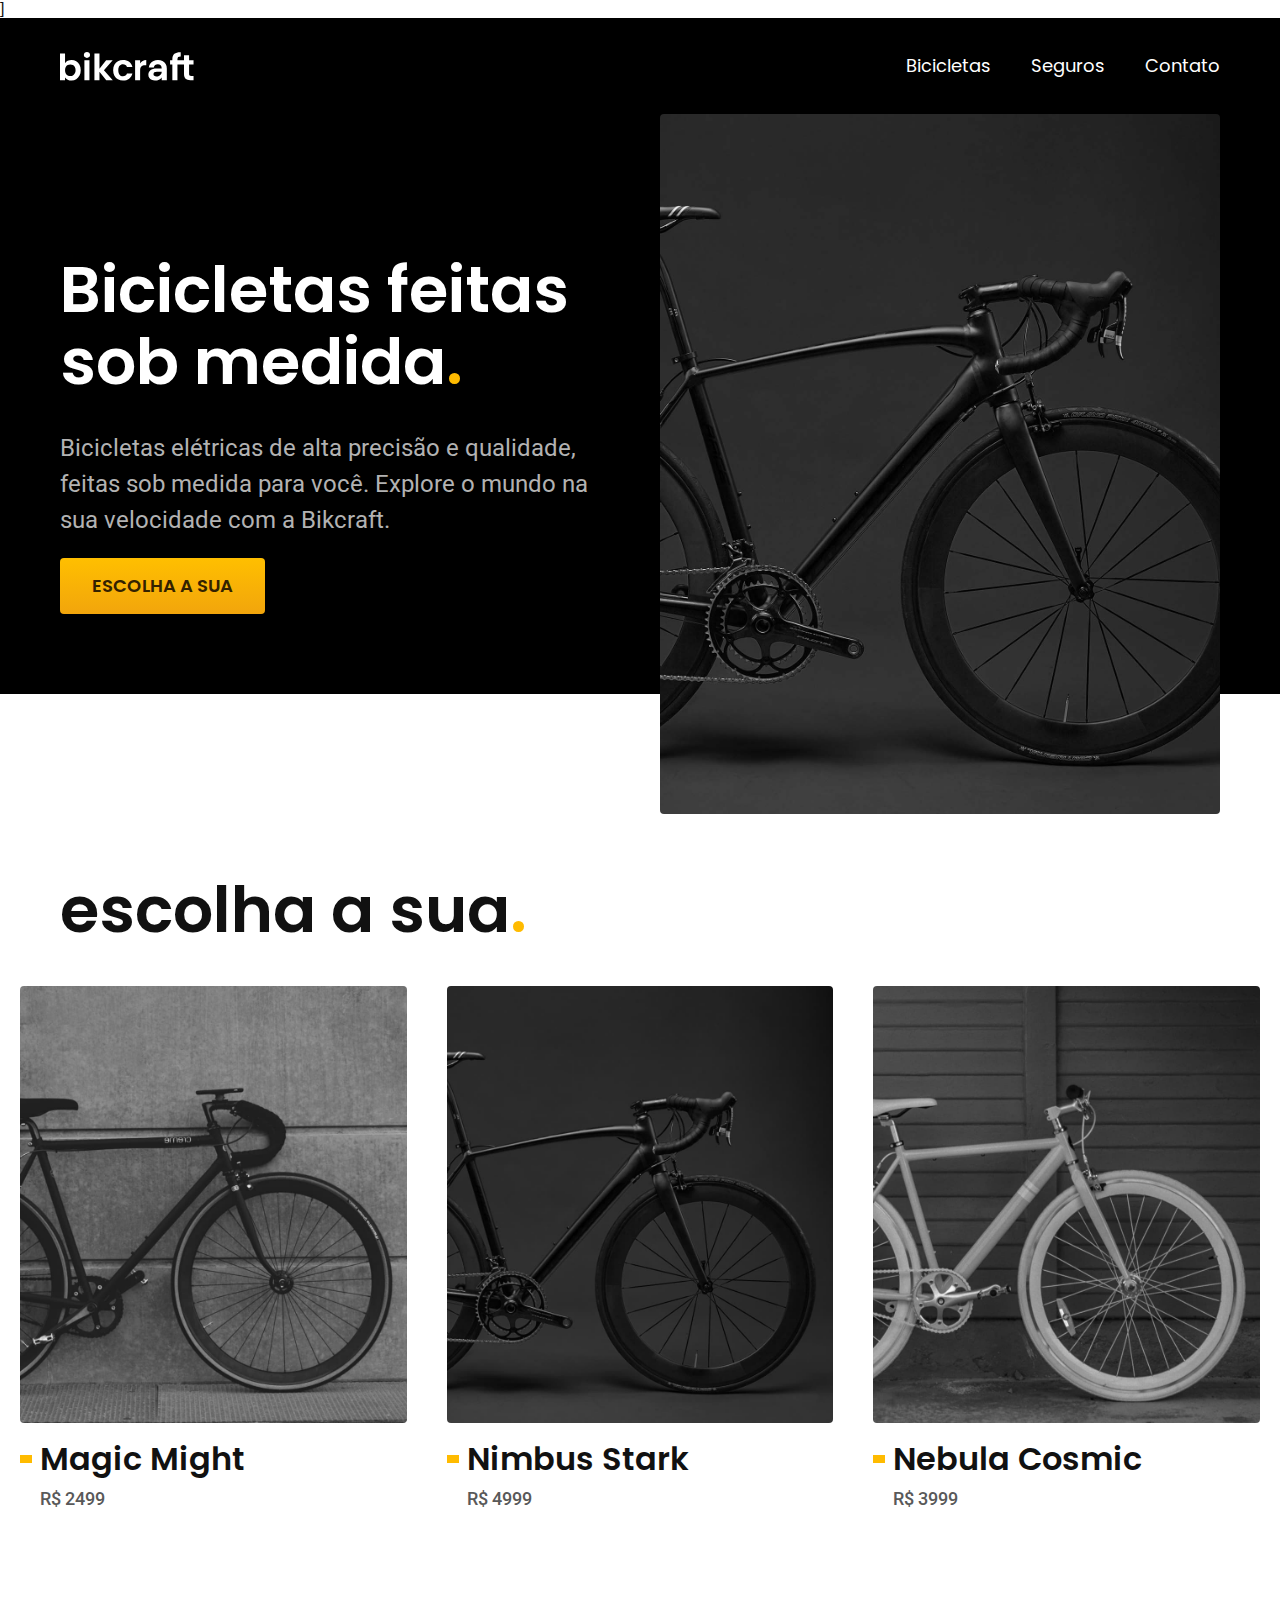
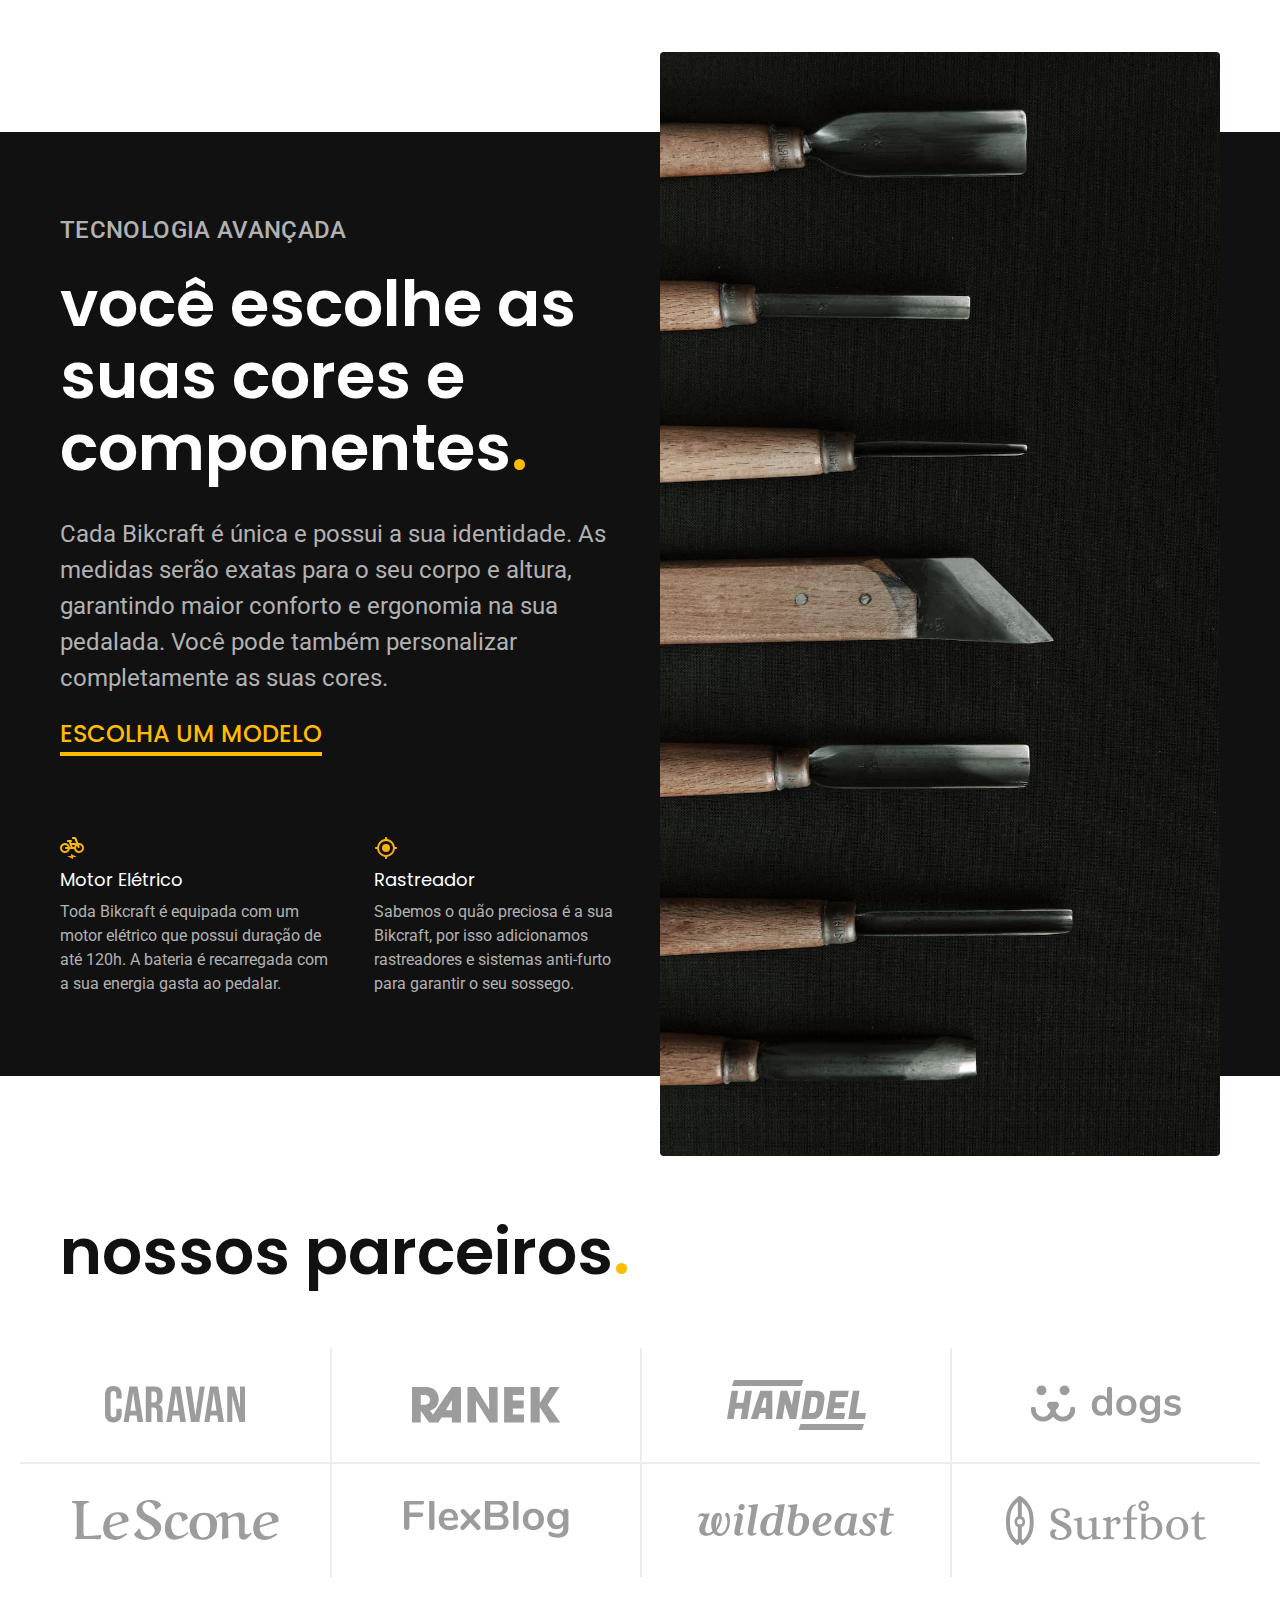
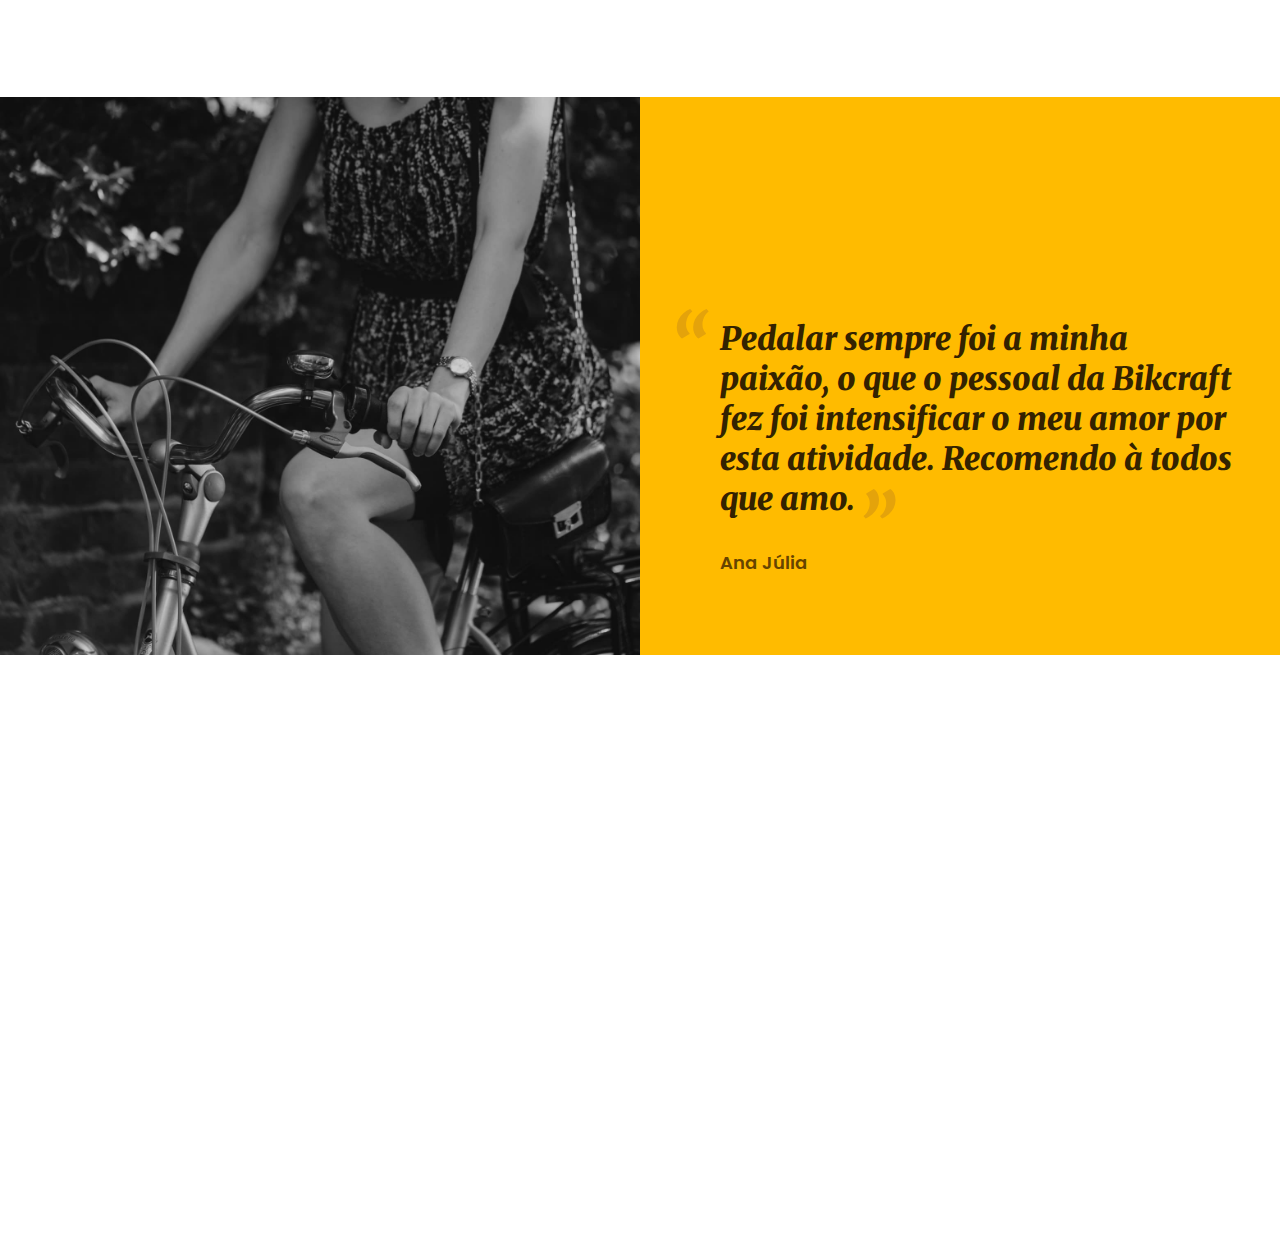
==== index.html @ eddbdcc9 "parceiros" ====
<!DOCTYPE html>
<html lang="pt-br">

<head>
  <meta charset="UTF-8">
  <meta name="viewport" content="width=device-width, initial-scale=1.0">

  <title>Bikcraft - Bicicletas Elétricas</title>
  <meta name="description" content="Bicicletas elétricas de alta precisão e qualidade, feitas sob medida para o cliente. Explore o mundo na sua velocidade com a Bikcraft.">

  <link rel="stylesheet" href="./css/style.css">]
  <link rel="preconnect" href="https://fonts.googleapis.com">
  <link rel="preconnect" href="https://fonts.gstatic.com" crossorigin>
  <link href="https://fonts.googleapis.com/css2?family=Merriweather:ital,wght@1,900&family=Poppins:wght@400;600&family=Roboto:wght@500&display=swap" rel="stylesheet">
</head>

<body>
  <header class="header-bg">
    <div class="header container">
      <a href="./">
        <img src="./img/bikcraft.svg" alt="Bikcraft">
      </a>

      <nav aria-label="primaria">
        <ul class="header-menu font-1-m cor-0">
          <li><a href="./bicicletas.html">Bicicletas</a></li>
          <li><a href="./seguros.html">Seguros</a></li>
          <li><a href="./contato.html">Contato</a></li>
        </ul>
      </nav>
    </div>
  </header>

  <main class="introducao-bg">
    <div class="introducao container">
      <div class="introducao-conteudo">
        <h1 class="font-1-xxl cor-0">Bicicletas feitas sob medida<span class="cor-p1">.</span></h1>
        <p class="font-2-l cor-5">Bicicletas elétricas de alta precisão e qualidade, feitas sob medida para você. Explore o mundo na sua velocidade com a Bikcraft.</p>
        <a class="botao" href="./bicicletas.html">Escolha a sua</a>
      </div>
      <div>
        <img src="./img/fotos/introducao.jpg" alt="Bicicleta elétrica preta.">
      </div>
    </div>
  </main>

  <article class="bicicletas-lista">
    <h2 class="container font-1-xxl">escolha a sua<span class="cor-p1">.</span></h2>

    <ul>
      <li>
        <a href="./bicicletas/magic.html">
          <img src="./img/bicicletas/magic-home.jpg" alt="Bicicleta preta">
          <h3 class="font-1-xl">Magic Might</h3>
          <span class="font-2-m cor-8">R$ 2499</span>
        </a>
      </li>
      <li>
        <a href="./bicicletas/nimbus.html">
          <img src="./img/bicicletas/nimbus-home.jpg" alt="Bicicleta preta">
          <h3 class="font-1-xl">Nimbus Stark</h3>
          <span class="font-2-m cor-8">R$ 4999</span>
        </a>
      </li>
      <li>
        <a href="./bicicletas/nebula.html">
          <img src="./img/bicicletas/nebula-home.jpg" alt="Bicicleta preta">
          <h3 class="font-1-xl">Nebula Cosmic</h3>
          <span class="font-2-m cor-8">R$ 3999</span>
        </a>
      </li>
    </ul>
  </article>

  <article class="tecnologia-bg">
    <div class="tecnologia container">
      <div class="tecnologia-conteudo">
        <span class="font-2-l-b cor-5">Tecnologia Avançada</span>
        <h2 class="font-1-xxl cor-0">você escolhe as suas cores e componentes<span class="cor-p1">.</span></h2>
        <p class="font-2-l cor-5">Cada Bikcraft é única e possui a sua identidade. As medidas serão exatas para o seu corpo e altura, garantindo maior conforto e ergonomia na sua pedalada. Você pode também personalizar completamente as suas cores.</p>
        <a class="link" href="./bicicletas.html">Escolha um modelo</a>
        <div class="tecnologia-vantagens">
          <div>
            <img src="./img/icones/eletrica.svg" alt="">
            <h3 class="font-1-m cor-0">Motor Elétrico</h3>
            <p class="font-2-s cor-5">Toda Bikcraft é equipada com um motor elétrico que possui duração de até 120h. A bateria é recarregada com a sua energia gasta ao pedalar.</p>
          </div>
          <div>
            <img src="./img/icones/rastreador.svg" alt="">
            <h3 class="font-1-m cor-0">Rastreador</h3>
            <p class="font-2-s cor-5">Sabemos o quão preciosa é a sua Bikcraft, por isso adicionamos rastreadores e sistemas anti-furto para garantir o seu sossego.</p>
          </div>
        </div>
      </div>
      <div class="tecnologia-imagem">
        <img src="./img/fotos/tecnologia.jpg" alt="">
      </div>
    </div>
  </article>

  <section class="parceiros" aria-label="Nossos Parceiros">
    <h2 class="container font-1-xxl">nossos parceiros<span class="cor-p1">.</span></h2>

    <ul>
      <li><img src="./img/parceiros/caravan.svg" alt="caravan"></li>
      <li><img src="./img/parceiros/ranek.svg" alt="ranek"></li>
      <li><img src="./img/parceiros/handel.svg" alt="handel"></li>
      <li><img src="./img/parceiros/dogs.svg" alt="dogs"></li>
      <li><img src="./img/parceiros/lescone.svg" alt="lescone"></li>
      <li><img src="./img/parceiros/flexblog.svg" alt="flexblog"></li>
      <li><img src="./img/parceiros/wildbeast.svg" alt="wildbeast"></li>
      <li><img src="./img/parceiros/surfbot.svg" alt="surfbot"></li>
    </ul>
  </section>

  <section class="depoimento" aria-label="Depoimento">
    <div>
      <img src="./img/fotos/depoimento.jpg" alt="Pessoa pedalando uma bicicleta Bikcraft">
    </div>
    <div class="depoimento-conteudo">
      <blockquote class="font-1-xl cor-p5">
        <p>Pedalar sempre foi a minha paixão, o que o pessoal da Bikcraft fez foi intensificar o meu amor por esta atividade. Recomendo à todos que amo.</p>
      </blockquote>
      <span class="font-1-m-b cor-p4">Ana Júlia</span>
    </div>
  </section>

</body>
</html>
---- css/style.css ----
@import "./global/global.css";
@import "./utilidades/tipografia.css";
@import "./utilidades/cores.css";

@import "./global/header.css";

/* Utilidades */
@import "./utilidades/componentes.css";

/* Home */
@import "./home/introducao.css";
@import "./home/tecnologia.css";
@import "./home/parceiros.css";
@import "./home/depoimento.css";

/* Bicicletas */
@import "./bicicletas/bicicletas-lista.css";
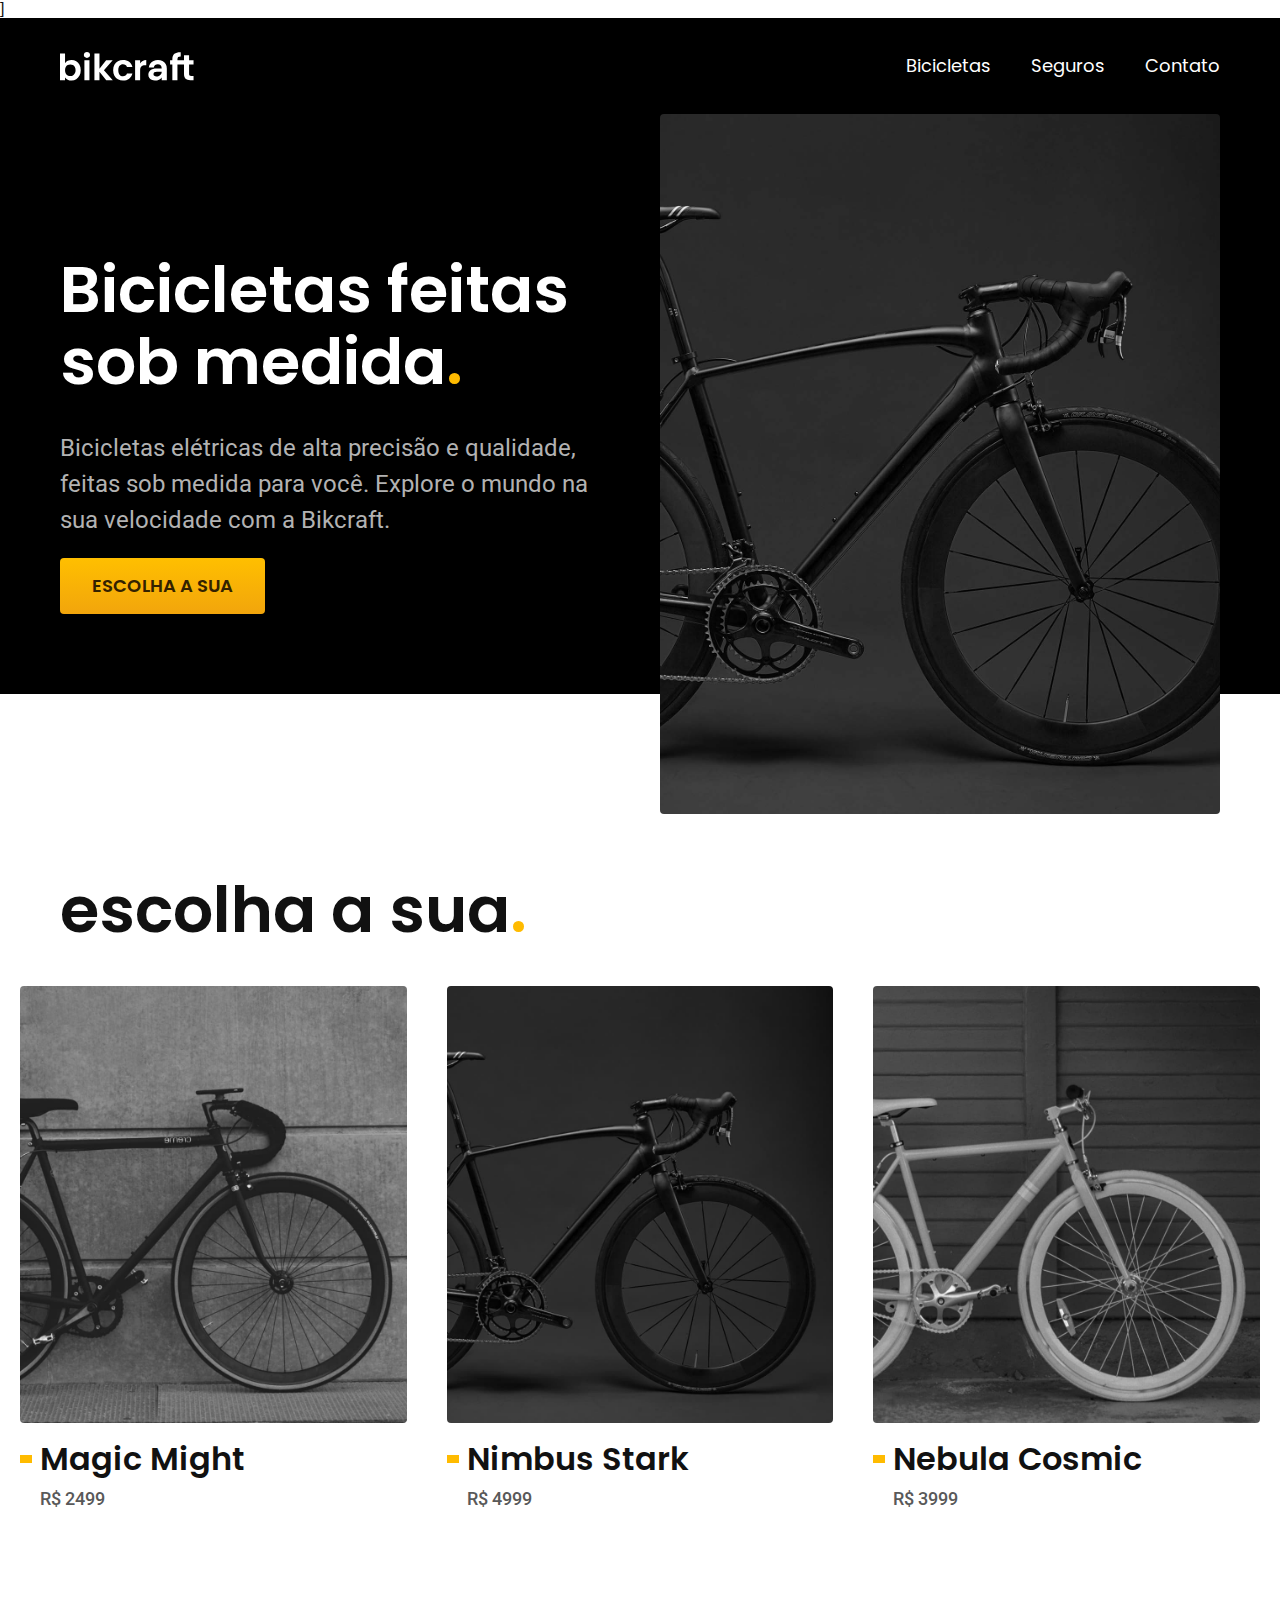
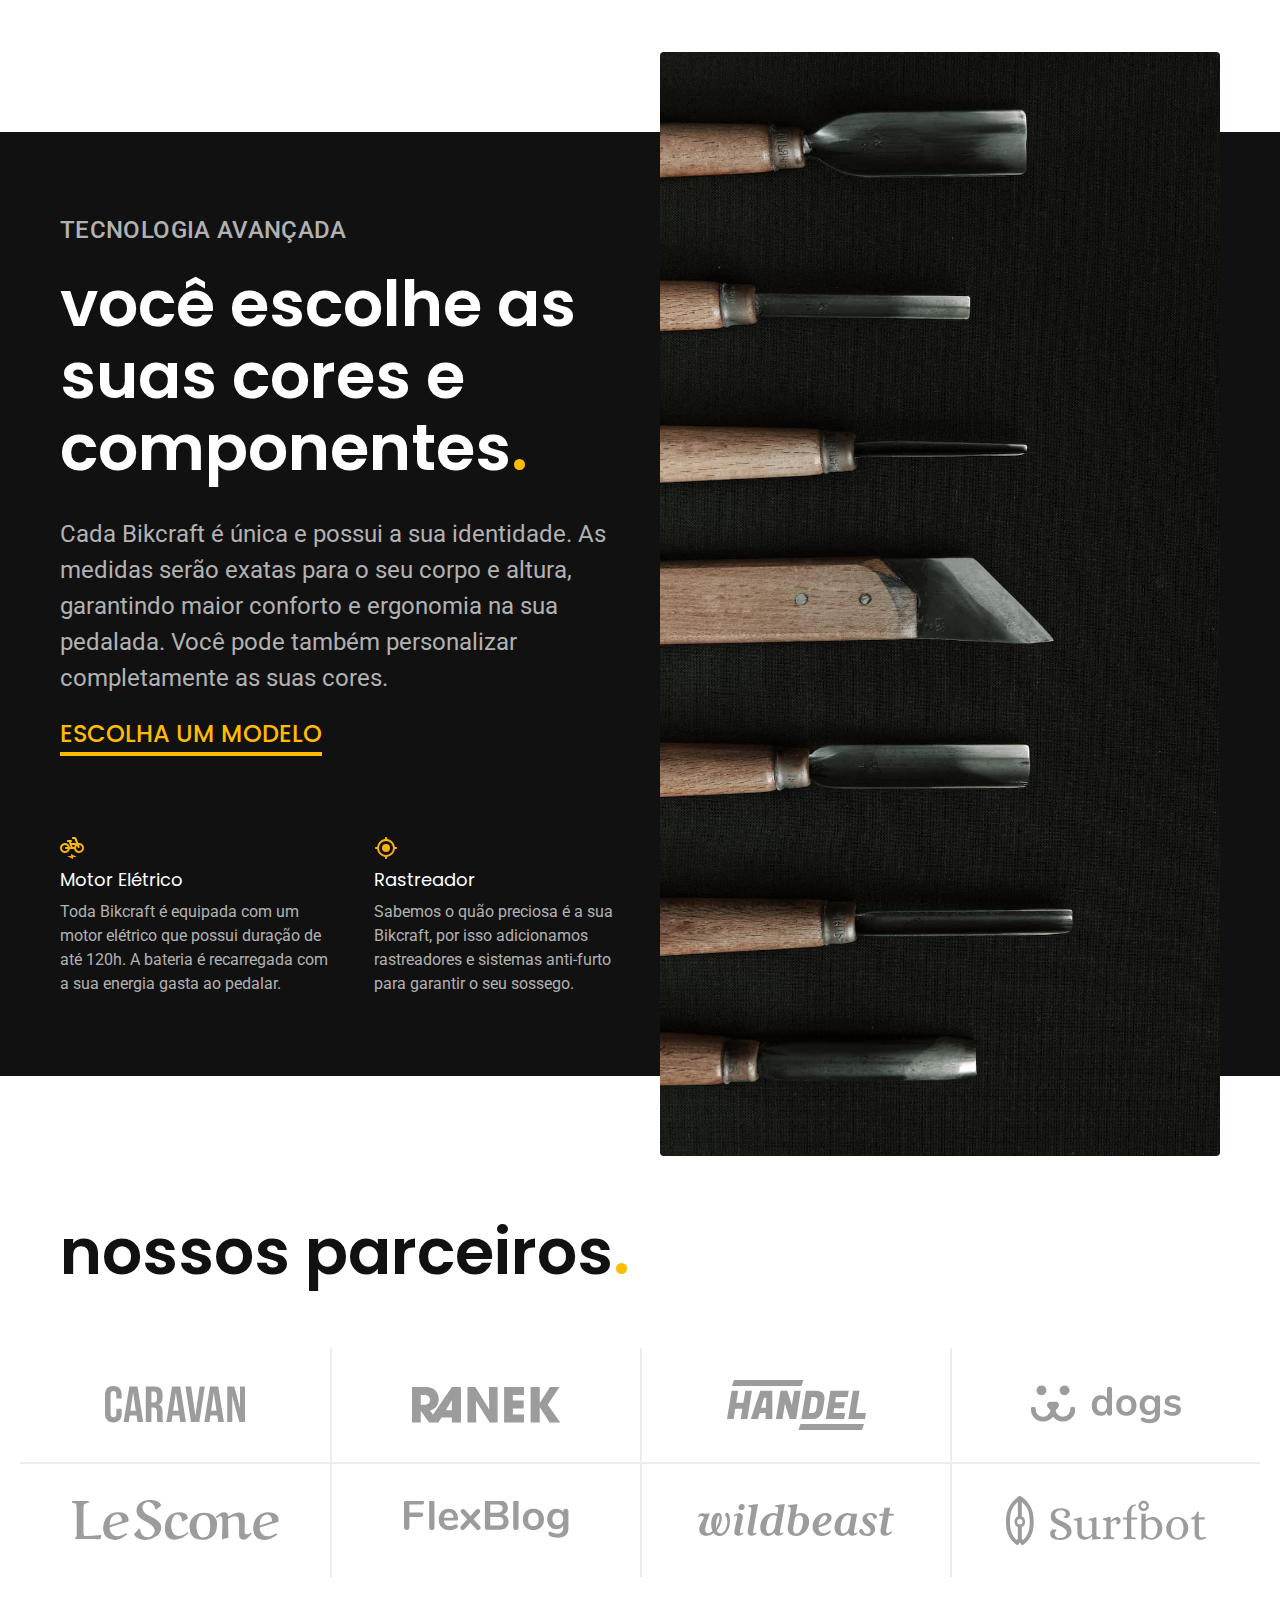
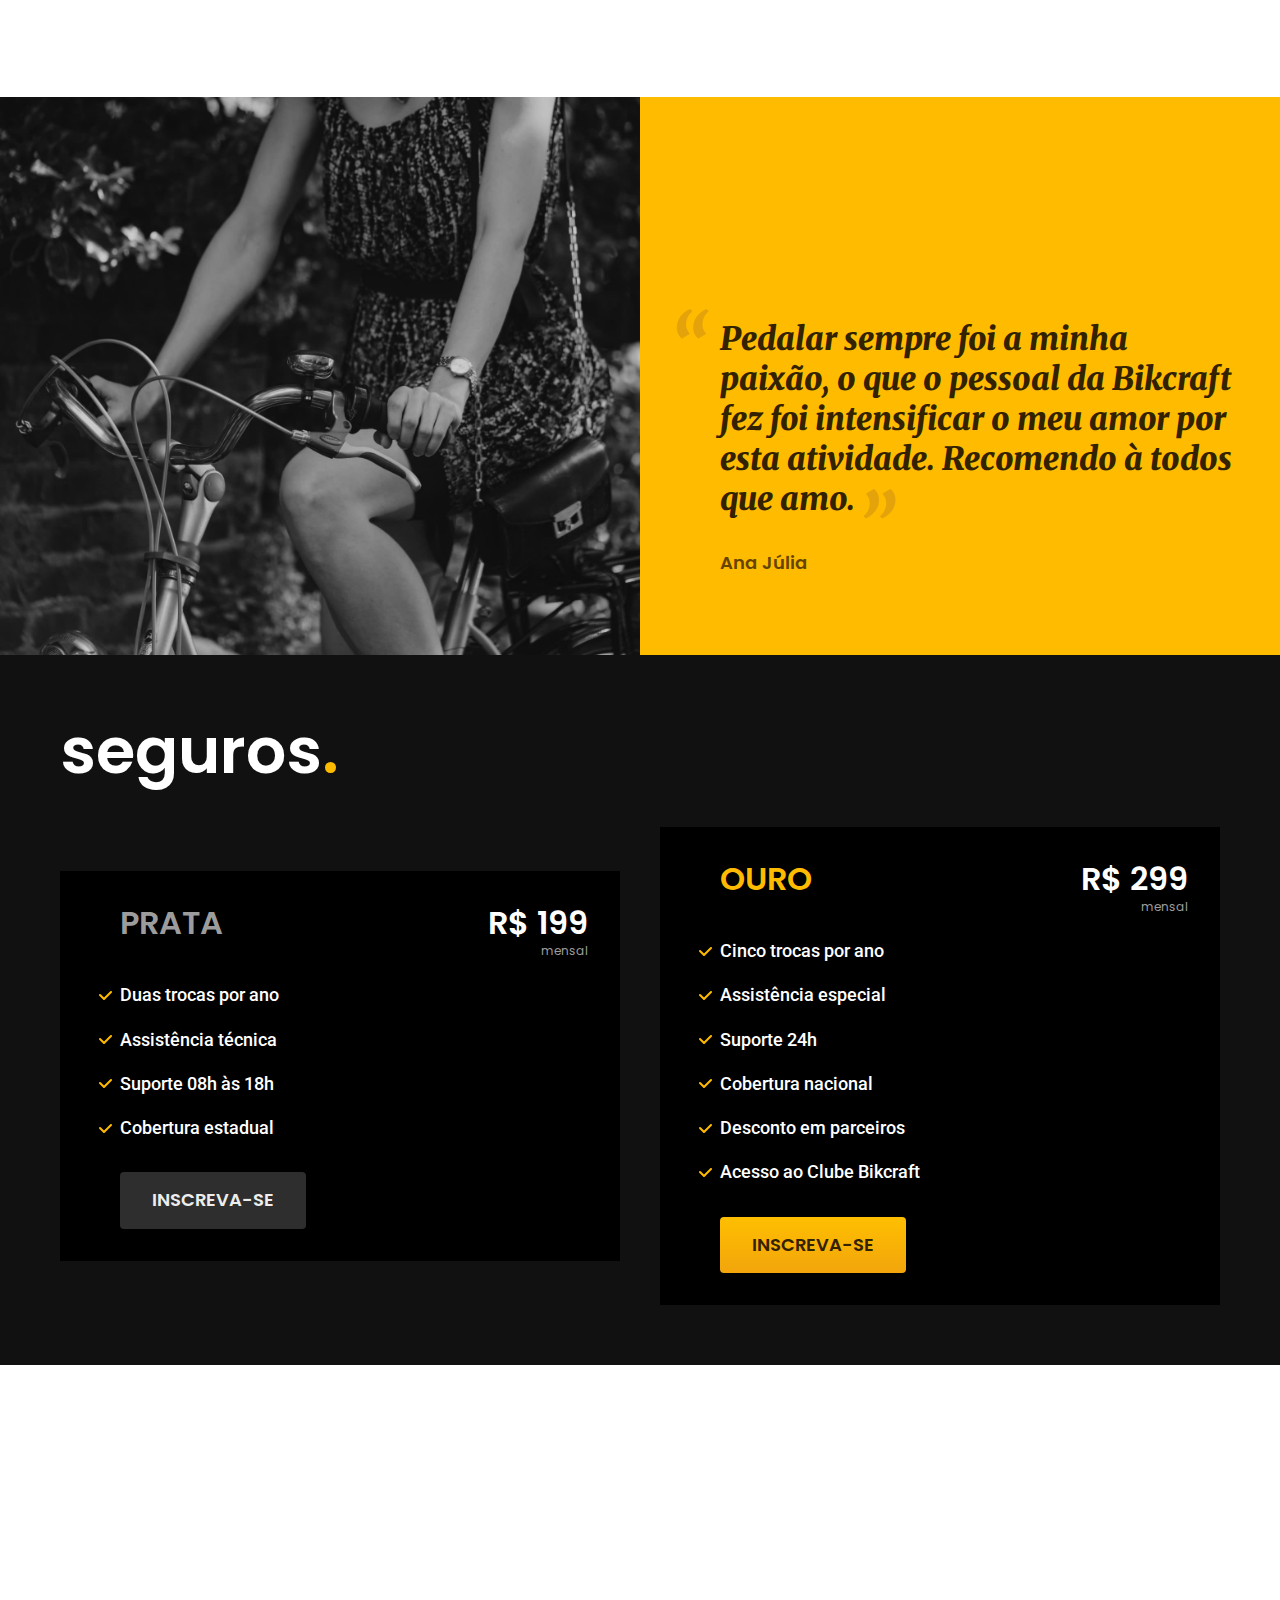
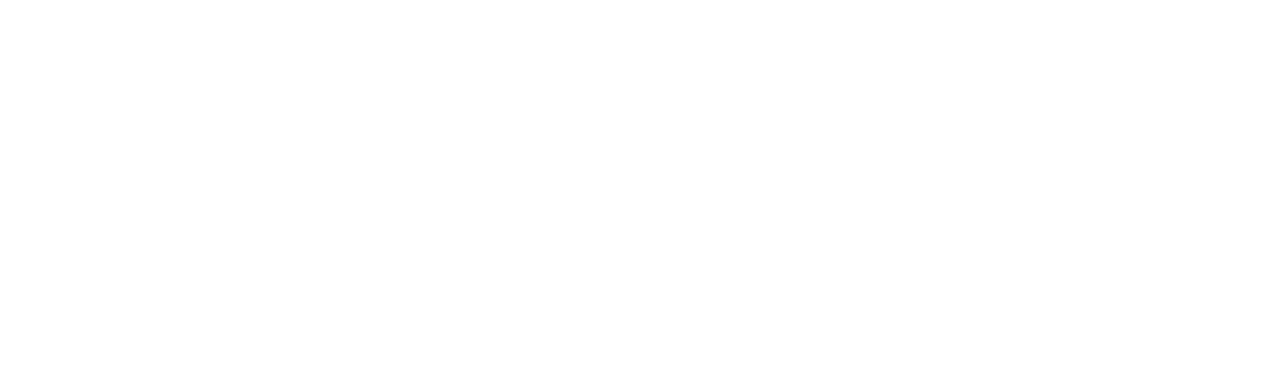
==== commit 0e88bd76: "seguros" ====
--- a/index.html
+++ b/index.html
@@ -125,5 +125,36 @@
     </div>
   </section>
 
+  <article class="seguros-bg">
+    <div class="seguros container">
+      <h2 class="font-1-xxl cor-0">seguros<span class="cor-p1">.</span></h2>
+      <div class="seguros-item">
+        <h3 class="font-1-xl cor-6">PRATA</h3>
+        <span class="font-1-xl cor-0">R$ 199 <span class="font-1-xs cor-6">mensal</span></span>
+        <ul class="font-2-m cor-0">
+          <li>Duas trocas por ano</li>
+          <li>Assistência técnica</li>
+          <li>Suporte 08h às 18h</li>
+          <li>Cobertura estadual</li>
+        </ul>
+        <a class="botao secundario" href="./orcamento.html">Inscreva-se</a>
+      </div>
+
+      <div class="seguros-item">
+        <h3 class="font-1-xl cor-p1">OURO</h3>
+        <span class="font-1-xl cor-0">R$ 299 <span class="font-1-xs cor-6">mensal</span></span>
+        <ul class="font-2-m cor-0">
+          <li>Cinco trocas por ano</li>
+          <li>Assistência especial</li>
+          <li>Suporte 24h</li>
+          <li>Cobertura nacional</li>
+          <li>Desconto em parceiros</li>
+          <li>Acesso ao Clube Bikcraft</li>
+        </ul>
+        <a class="botao" href="./orcamento.html">Inscreva-se</a>
+      </div>
+    </div>
+  </article>
 </body>
+
 </html>--- a/css/style.css
+++ b/css/style.css
@@ -15,3 +15,6 @@
 
 /* Bicicletas */
 @import "./bicicletas/bicicletas-lista.css";
+
+/* Seguros */
+@import "./seguros/seguros.css";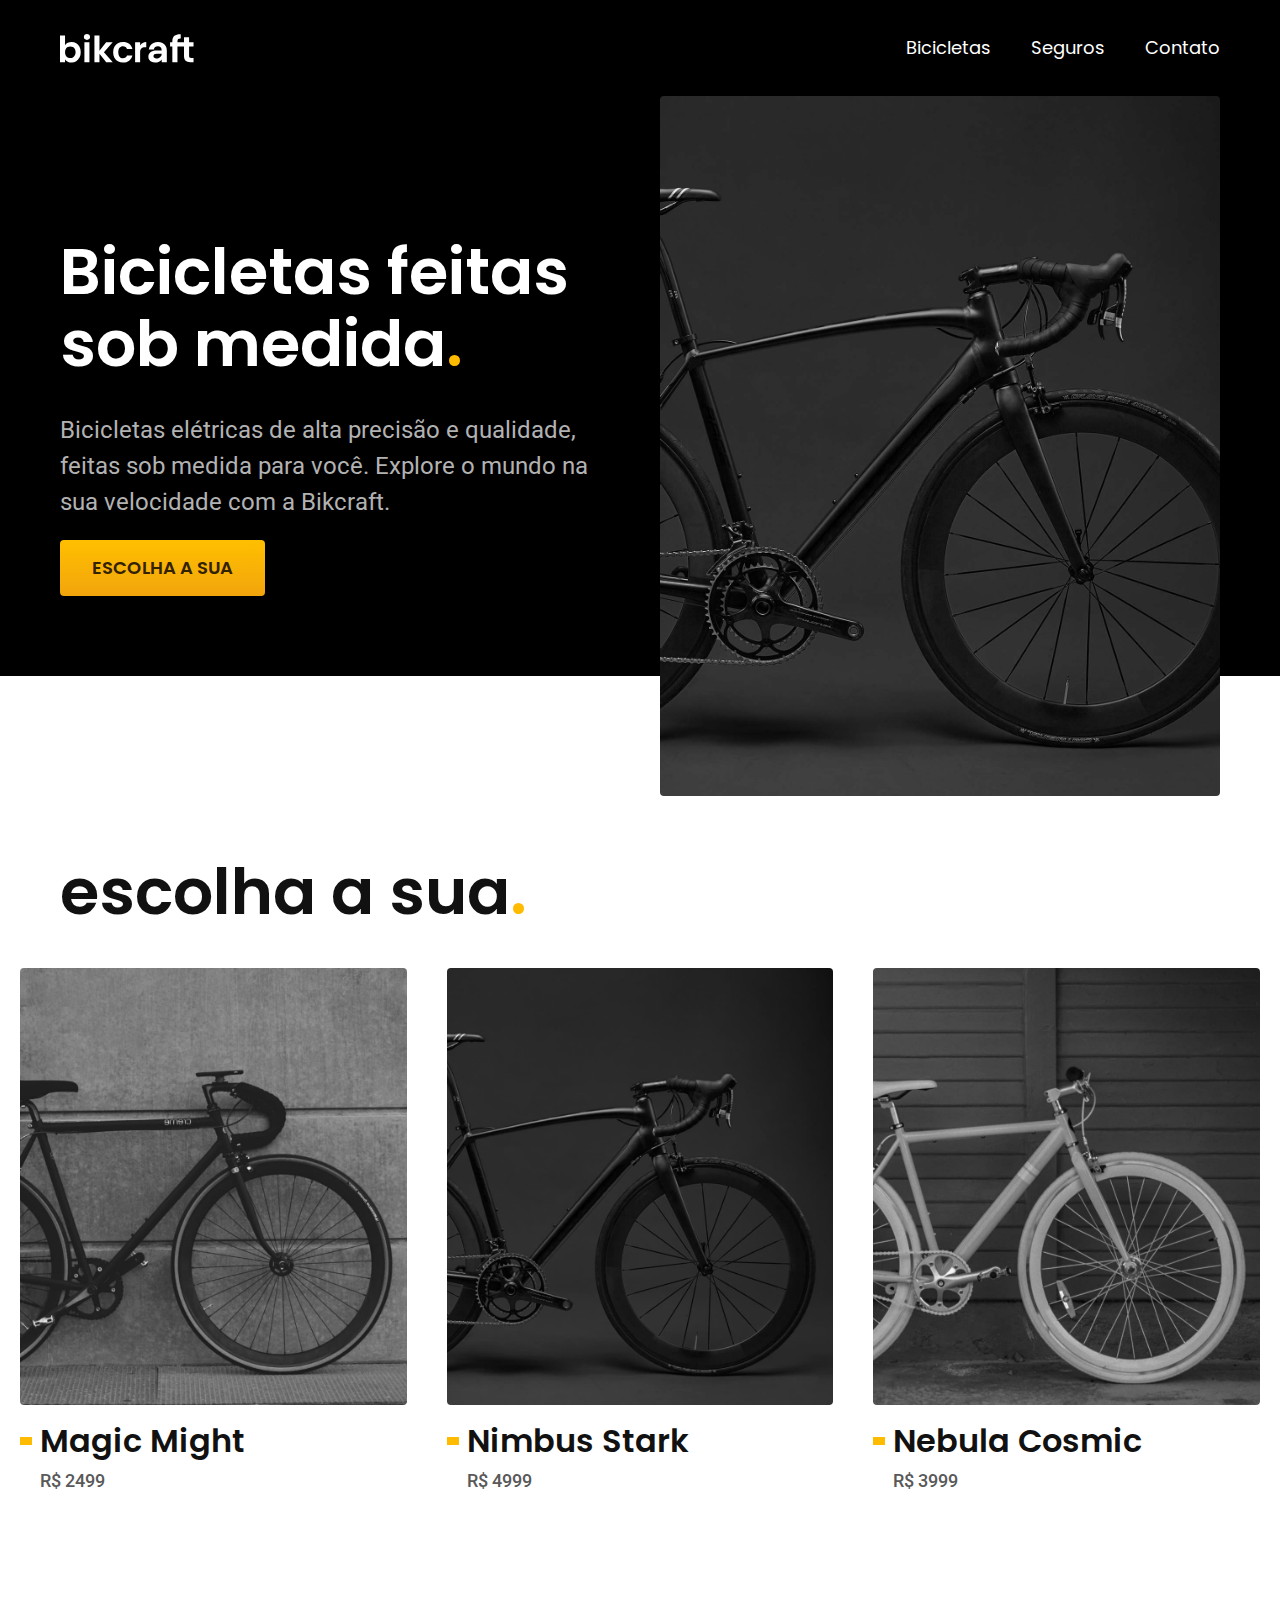
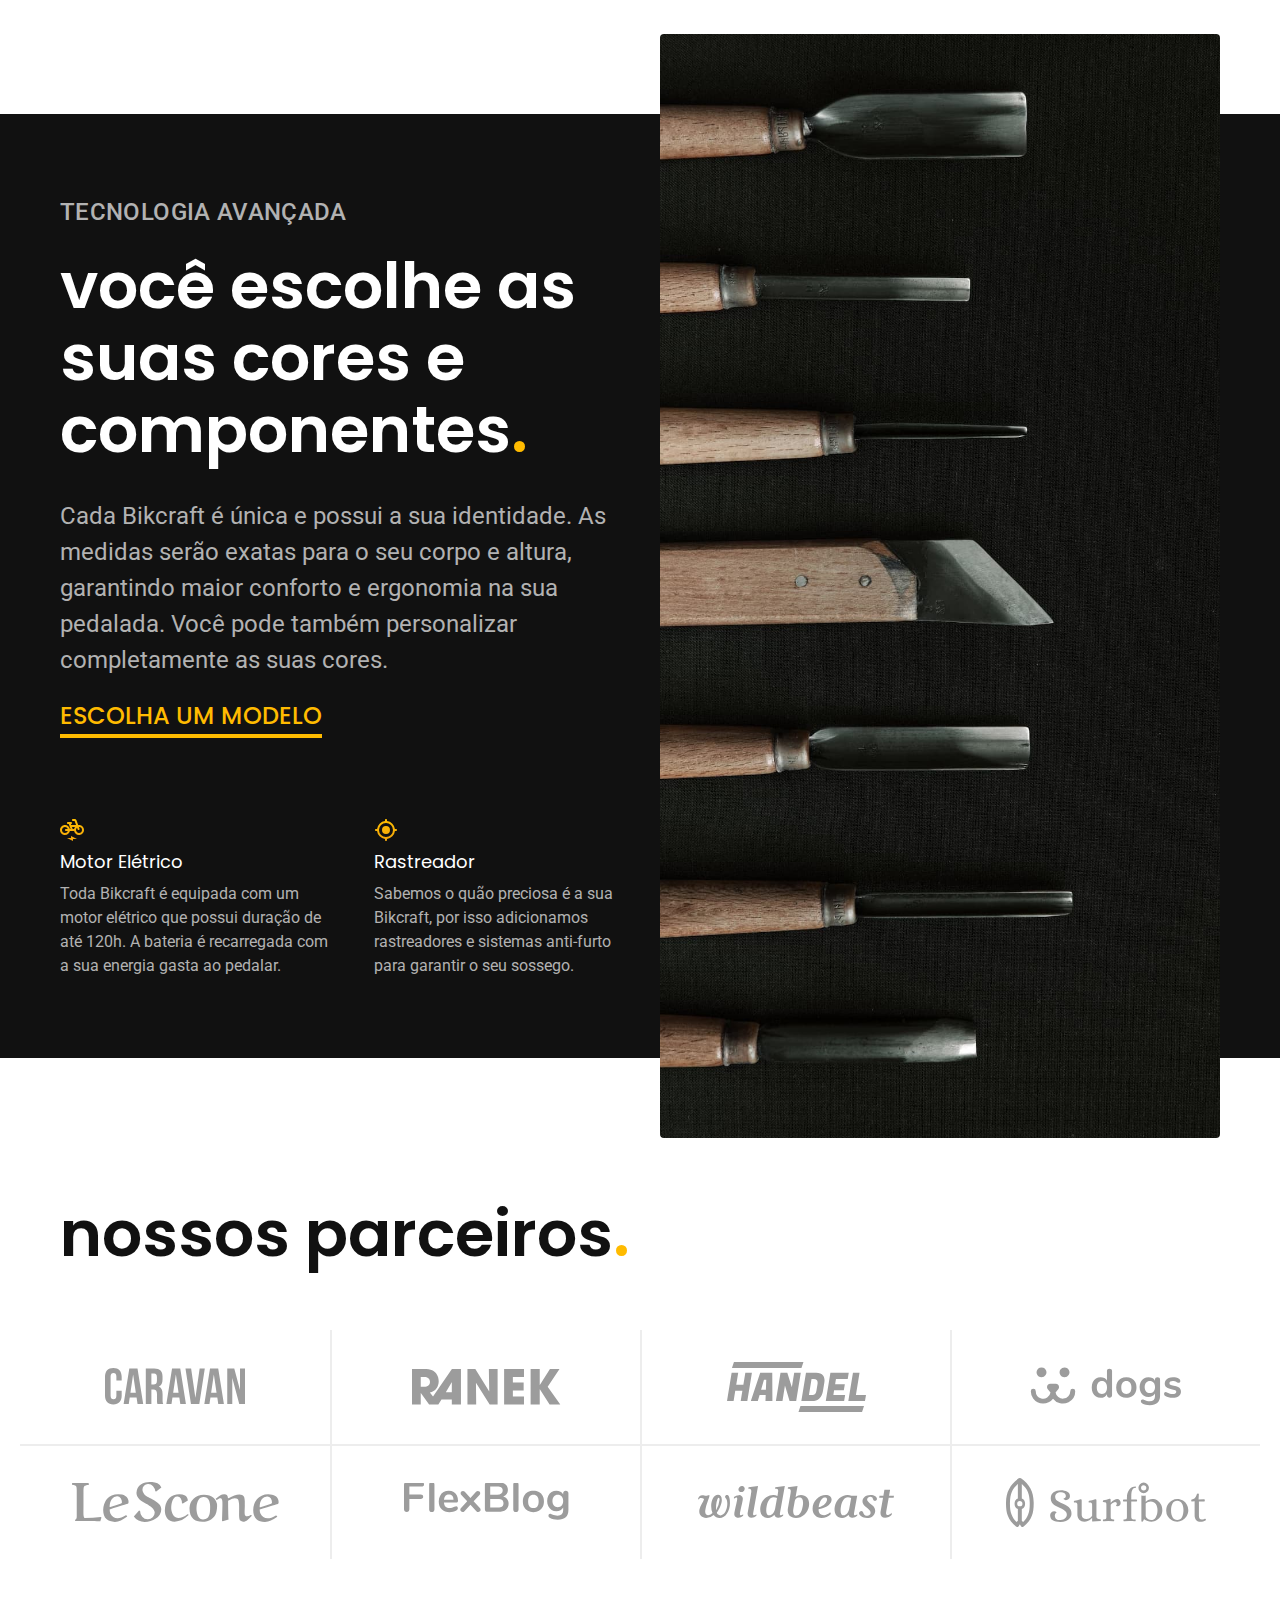
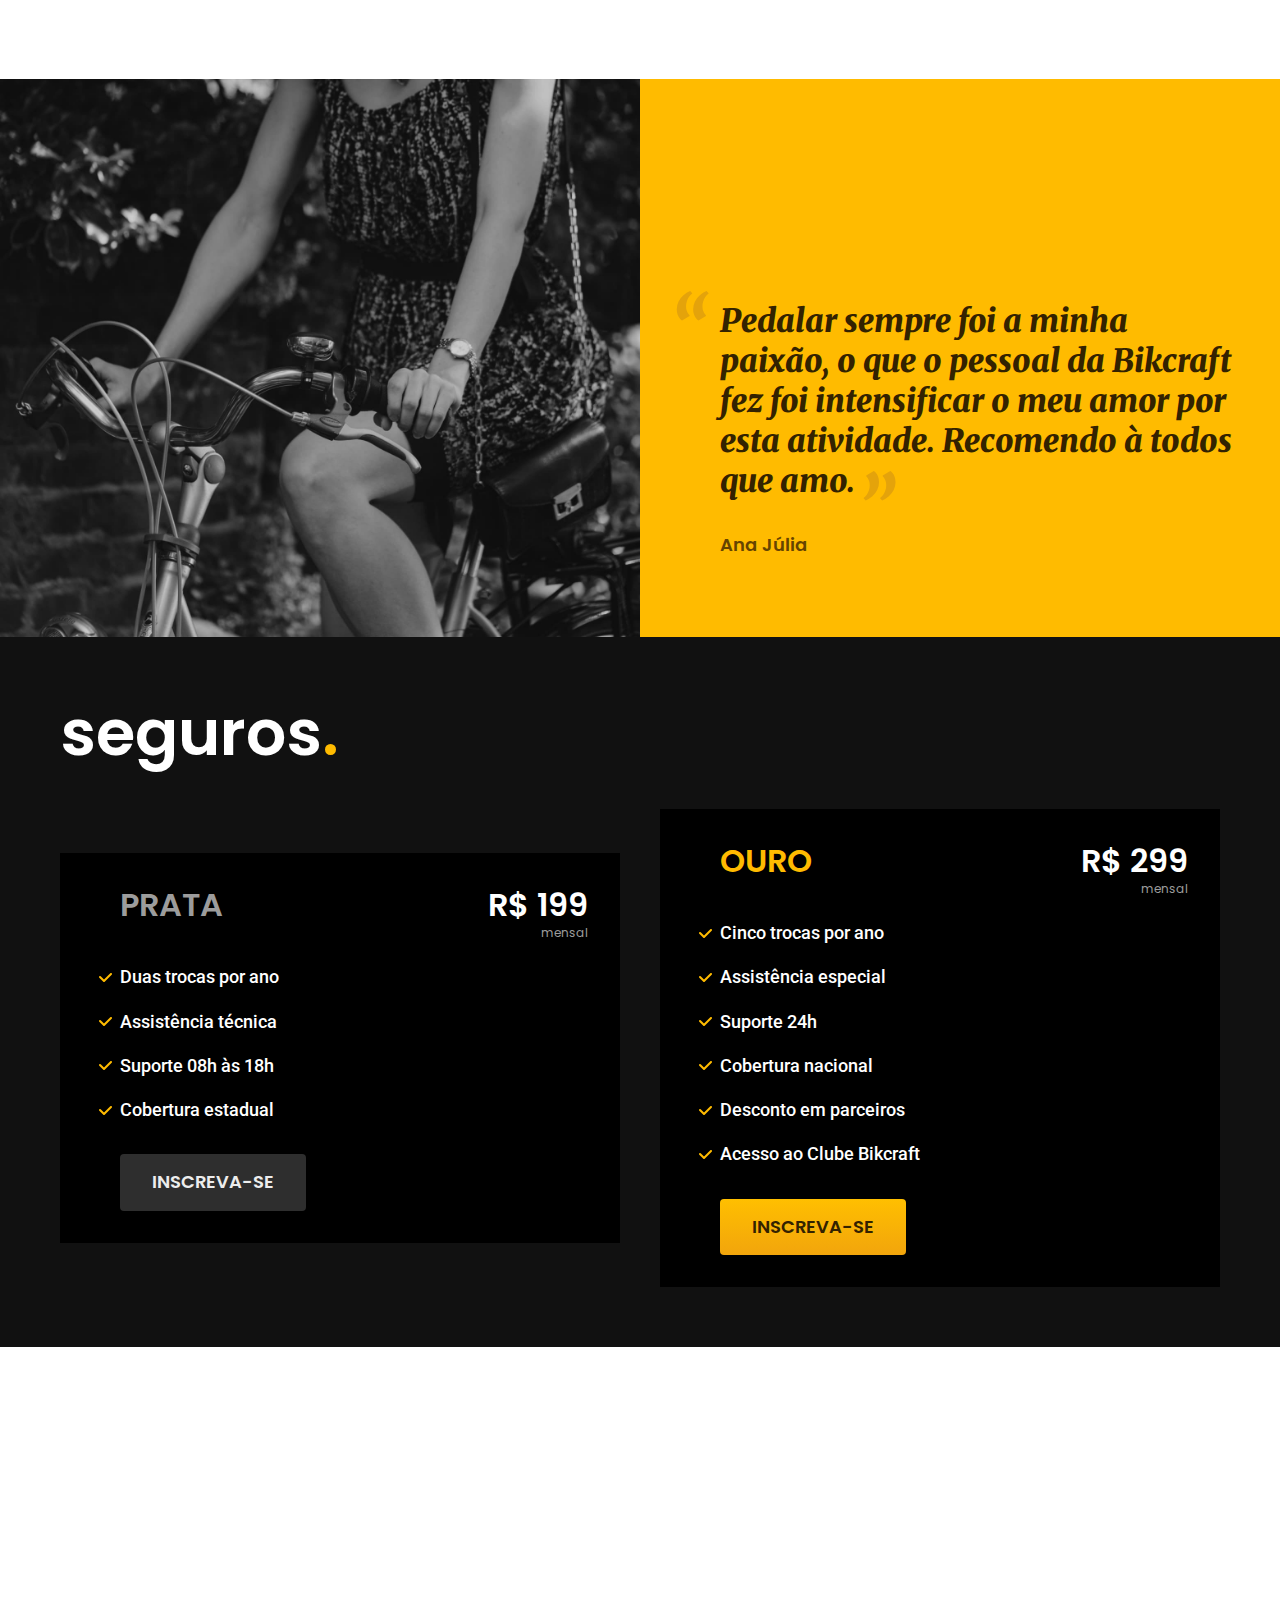
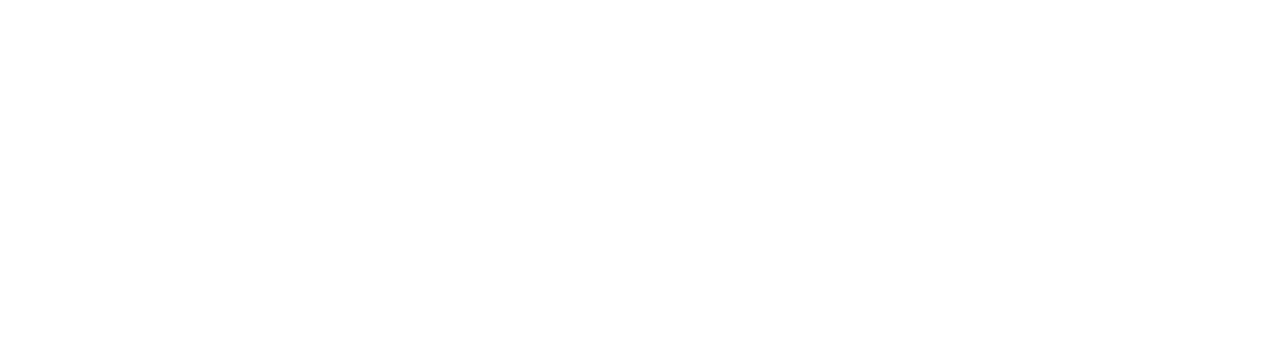
==== commit d8671cb2: "seguros" ====
--- a/index.html
+++ b/index.html
@@ -8,7 +8,7 @@
   <title>Bikcraft - Bicicletas Elétricas</title>
   <meta name="description" content="Bicicletas elétricas de alta precisão e qualidade, feitas sob medida para o cliente. Explore o mundo na sua velocidade com a Bikcraft.">
 
-  <link rel="stylesheet" href="./css/style.css">]
+  <link rel="stylesheet" href="./css/style.css">
   <link rel="preconnect" href="https://fonts.googleapis.com">
   <link rel="preconnect" href="https://fonts.gstatic.com" crossorigin>
   <link href="https://fonts.googleapis.com/css2?family=Merriweather:ital,wght@1,900&family=Poppins:wght@400;600&family=Roboto:wght@500&display=swap" rel="stylesheet">
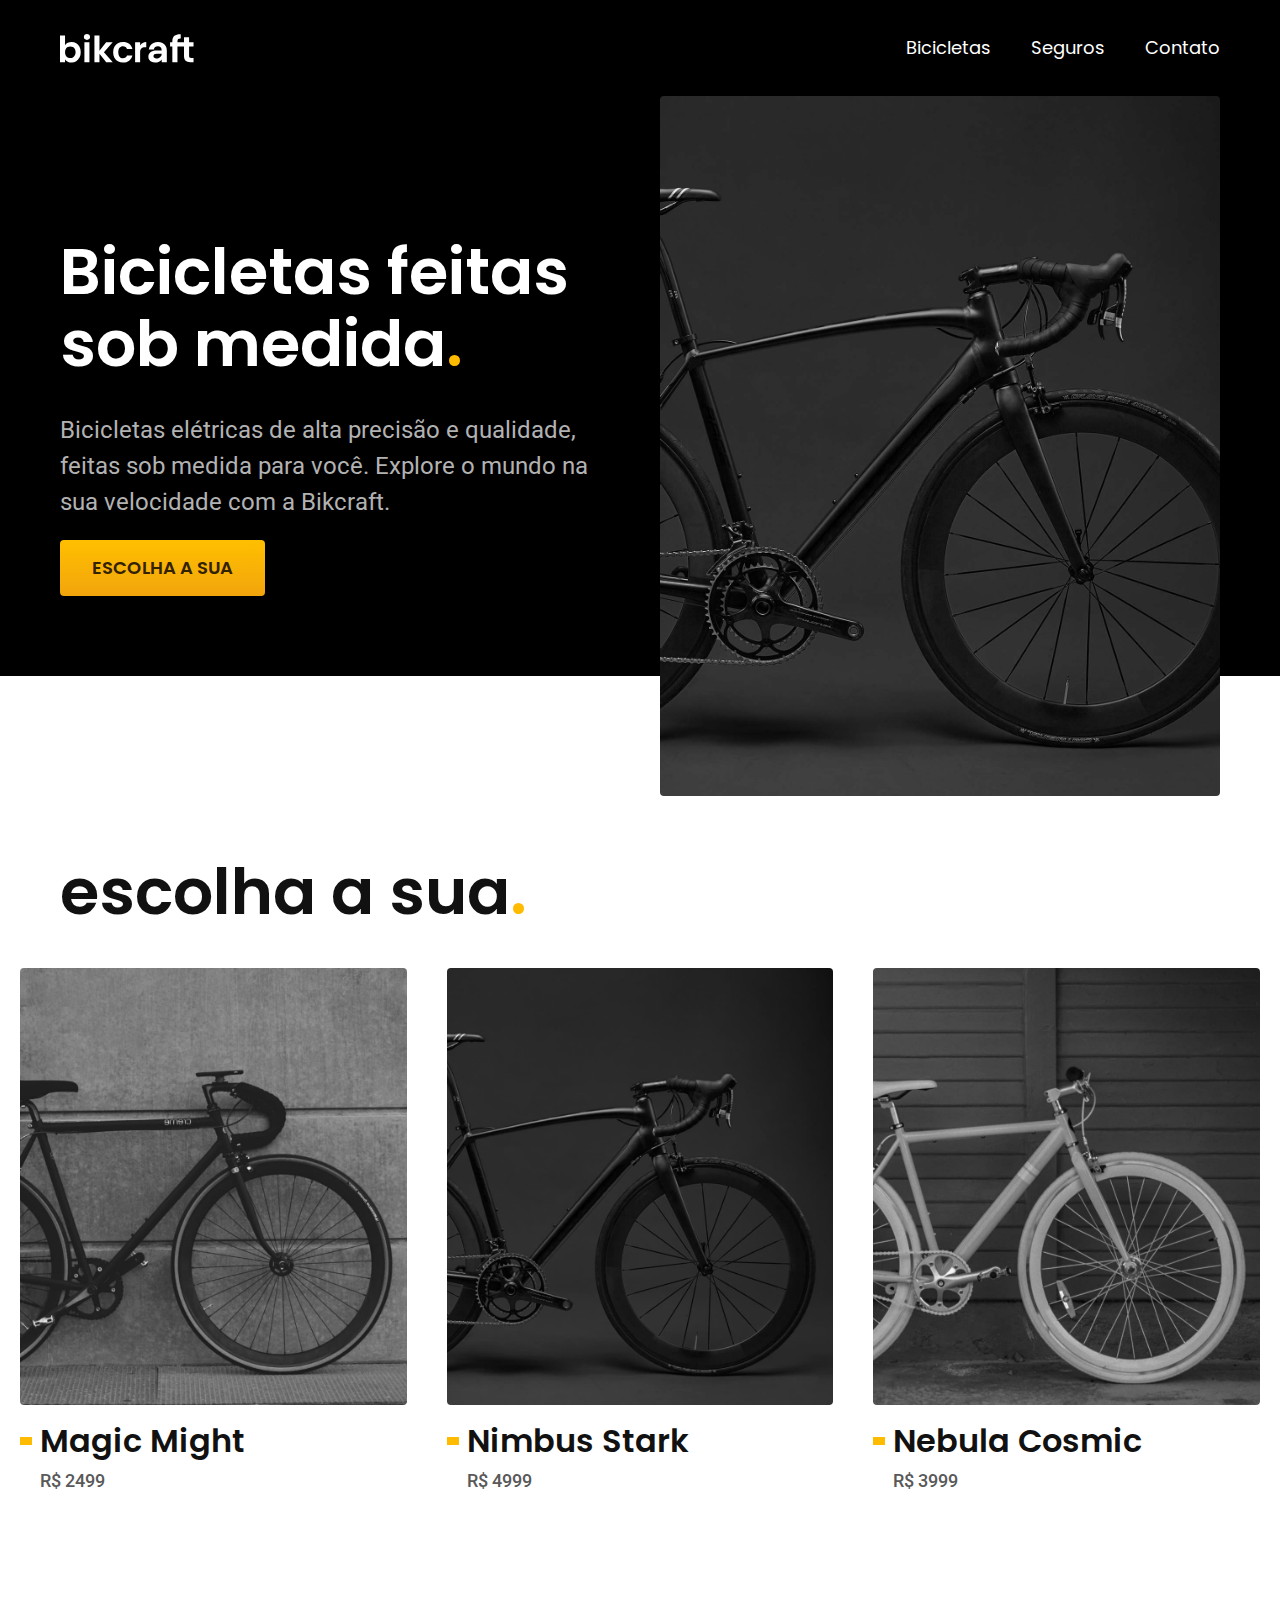
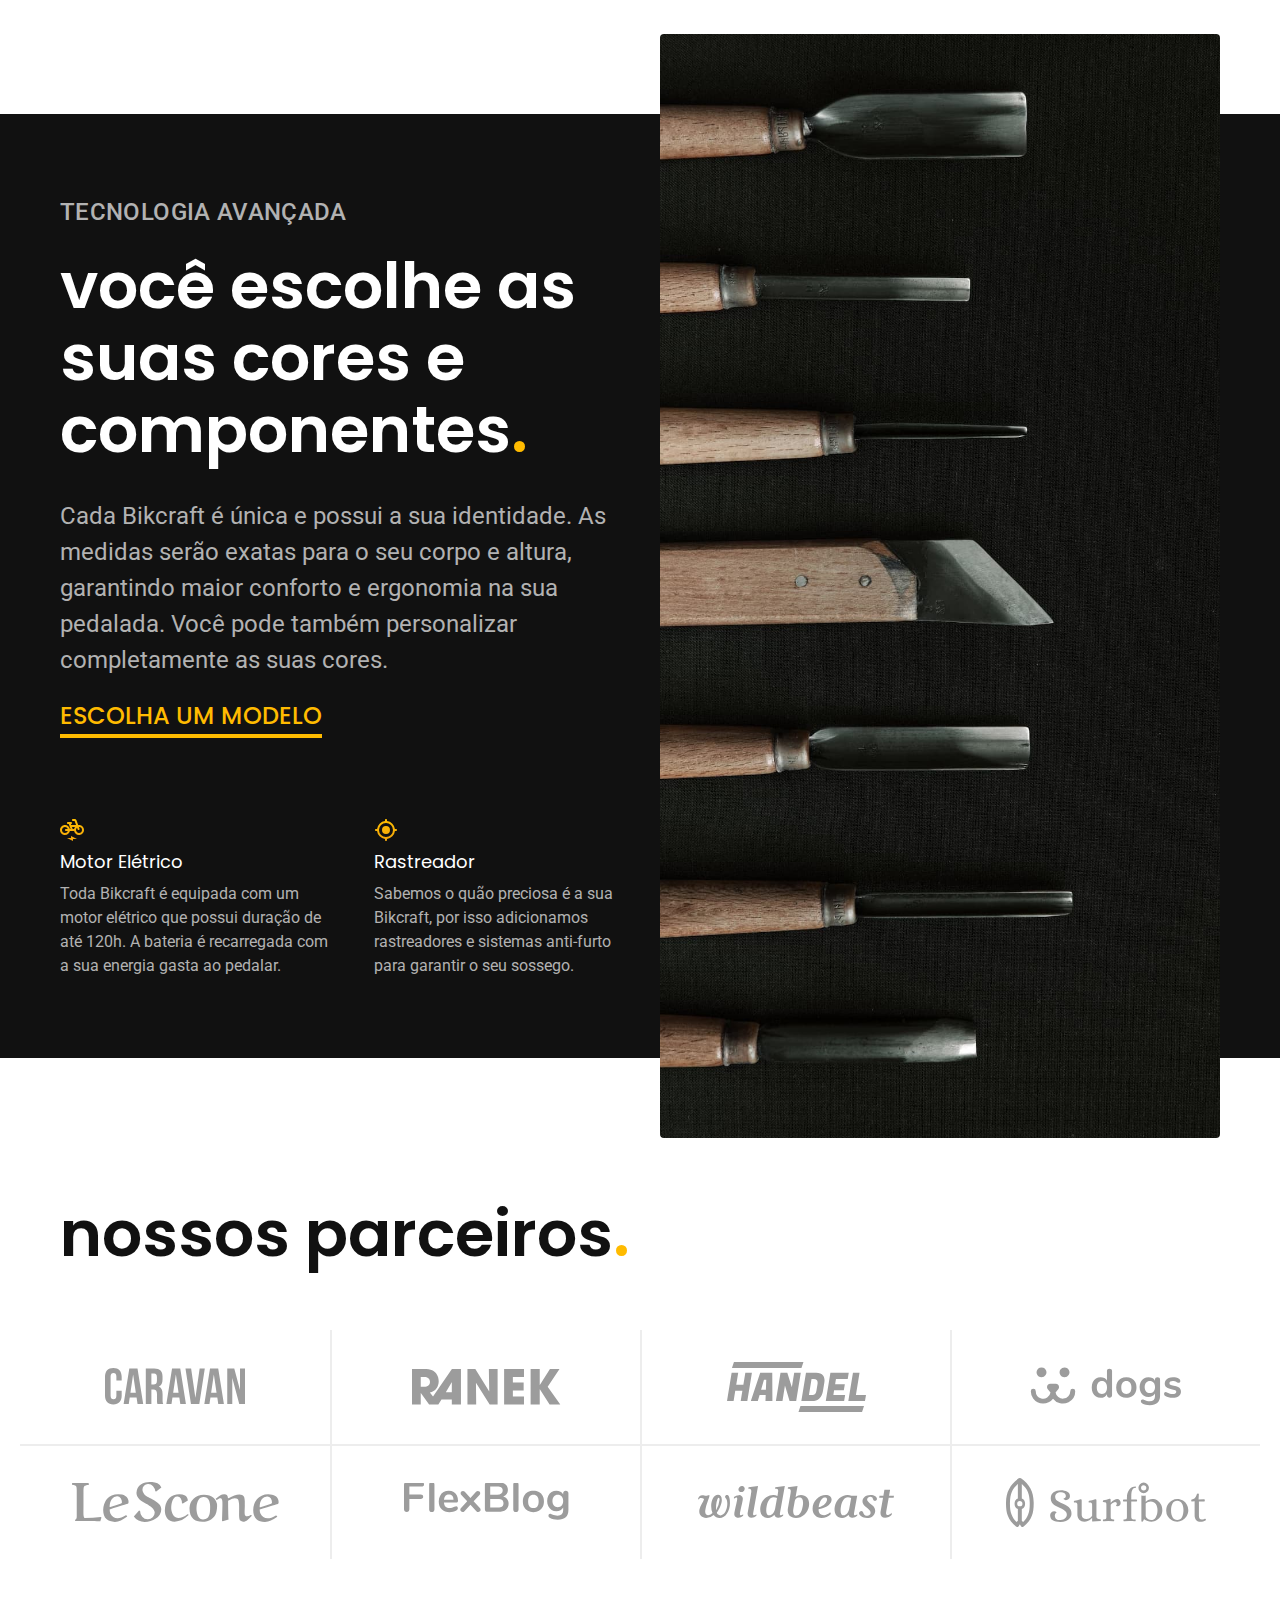
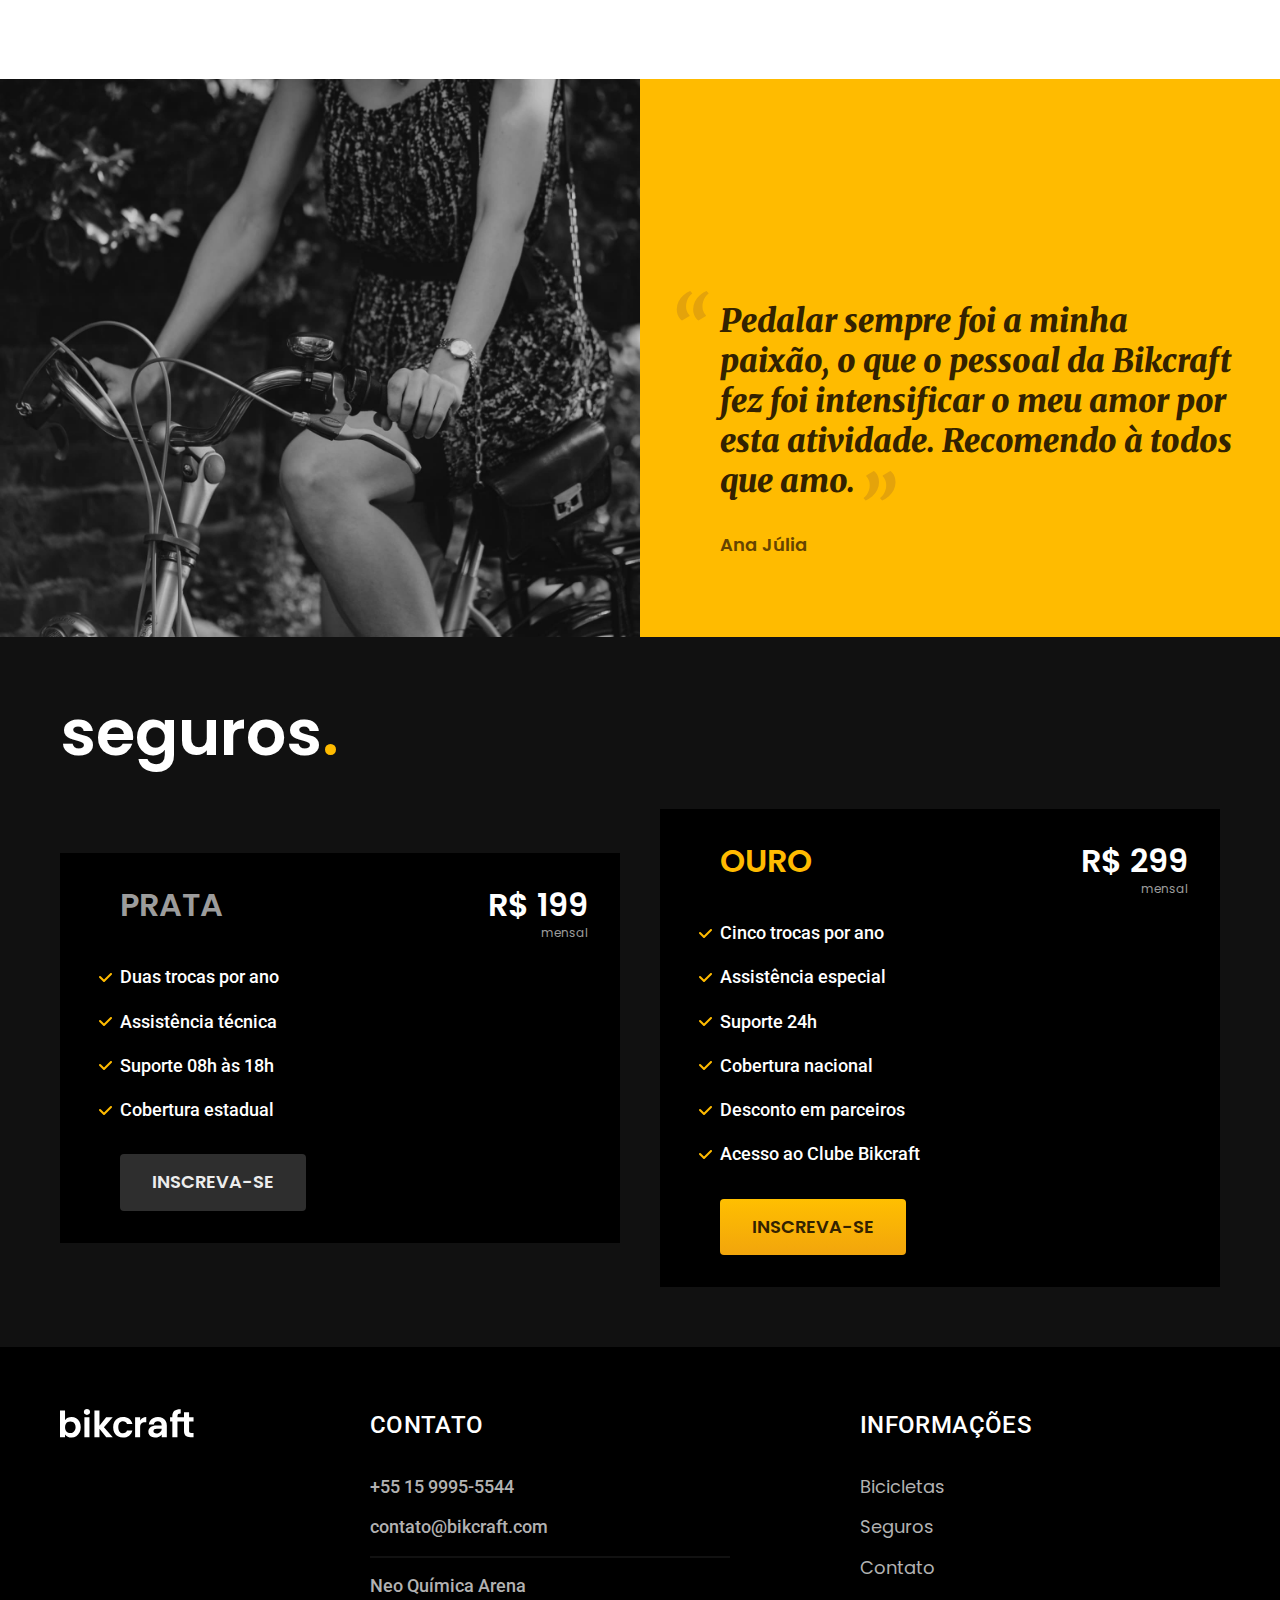
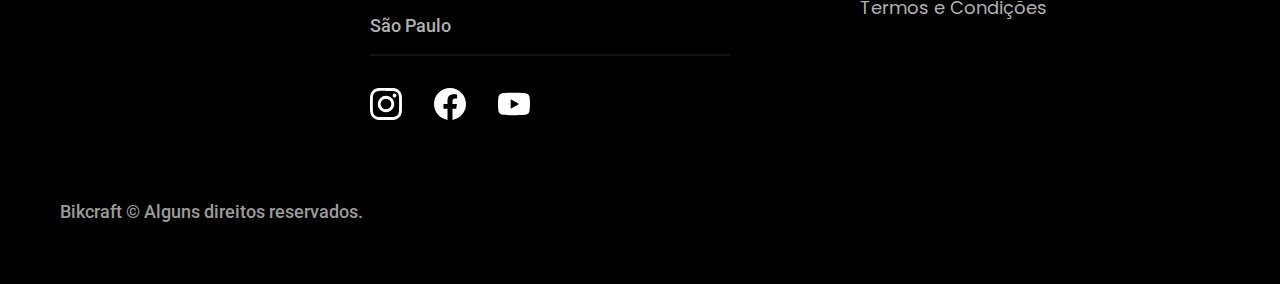
==== commit 65ca0e8d: "footer" ====
--- a/index.html
+++ b/index.html
@@ -155,6 +155,45 @@
       </div>
     </div>
   </article>
+
+  <footer class="footer-bg">
+    <div class="footer container">
+      <img src="./img/bikcraft.svg" alt="bikcraft">
+      <div class="footer-contato">
+        <h3 class="font-2-l-b cor-0">Contato</h3>
+        <ul class="font-2-m cor-5">
+          <li><a href="tel:+551599955544">+55 15 9995-5544</a></li>
+          <li><a href="mailto:contato@bikcraft.com">contato@bikcraft.com</a></li>
+          <li><a href="https://www.google.com/maps/dir/-23.5131824,-47.4590224/itaquera+estadio/@-23.4868105,-47.5272333,9z/data=!3m1!4b1!4m9!4m8!1m1!4e1!1m5!1m1!1s0x94ce66dec98fb855:0xf2b061ffbcd2ecf8!2m2!1d-46.4742676!2d-23.5453221?entry=ttu">Neo Química Arena</a></li>
+          <li>São Paulo</li>
+        </ul>
+        <div class="footer-redes">
+          <a href="./">
+            <img src="./img/redes/instagram.svg" alt="instagram">
+          </a>
+          <a href="./">
+            <img src="./img/redes/facebook.svg" alt="Facebook">
+          </a>
+          <a href="./">
+            <img src="./img/redes/youtube.svg" alt="Youtube">
+          </a>
+        </div>
+      </div>
+      <div class="footer-informacoes">
+        <h3 class="font-2-l-b cor-0">Informações</h3>
+        <nav>
+          <ul class="font-1-m cor-5">
+            <li><a href="./bicicletas.html">Bicicletas</a></li>
+            <li><a href="./seguros.html">Seguros</a></li>
+            <li><a href="./contato.html">Contato</a></li>
+            <li><a href="./termos.html">Termos e Condições</a></li>
+          </ul>
+        </nav>
+      </div>
+      <p class="footer-copy font-2-m cor-6">Bikcraft © Alguns direitos reservados.</p>
+    </div>
+  </footer>
+
 </body>
 
 </html>--- a/css/style.css
+++ b/css/style.css
@@ -3,6 +3,7 @@
 @import "./utilidades/cores.css";
 
 @import "./global/header.css";
+@import "./global/footer.css";
 
 /* Utilidades */
 @import "./utilidades/componentes.css";
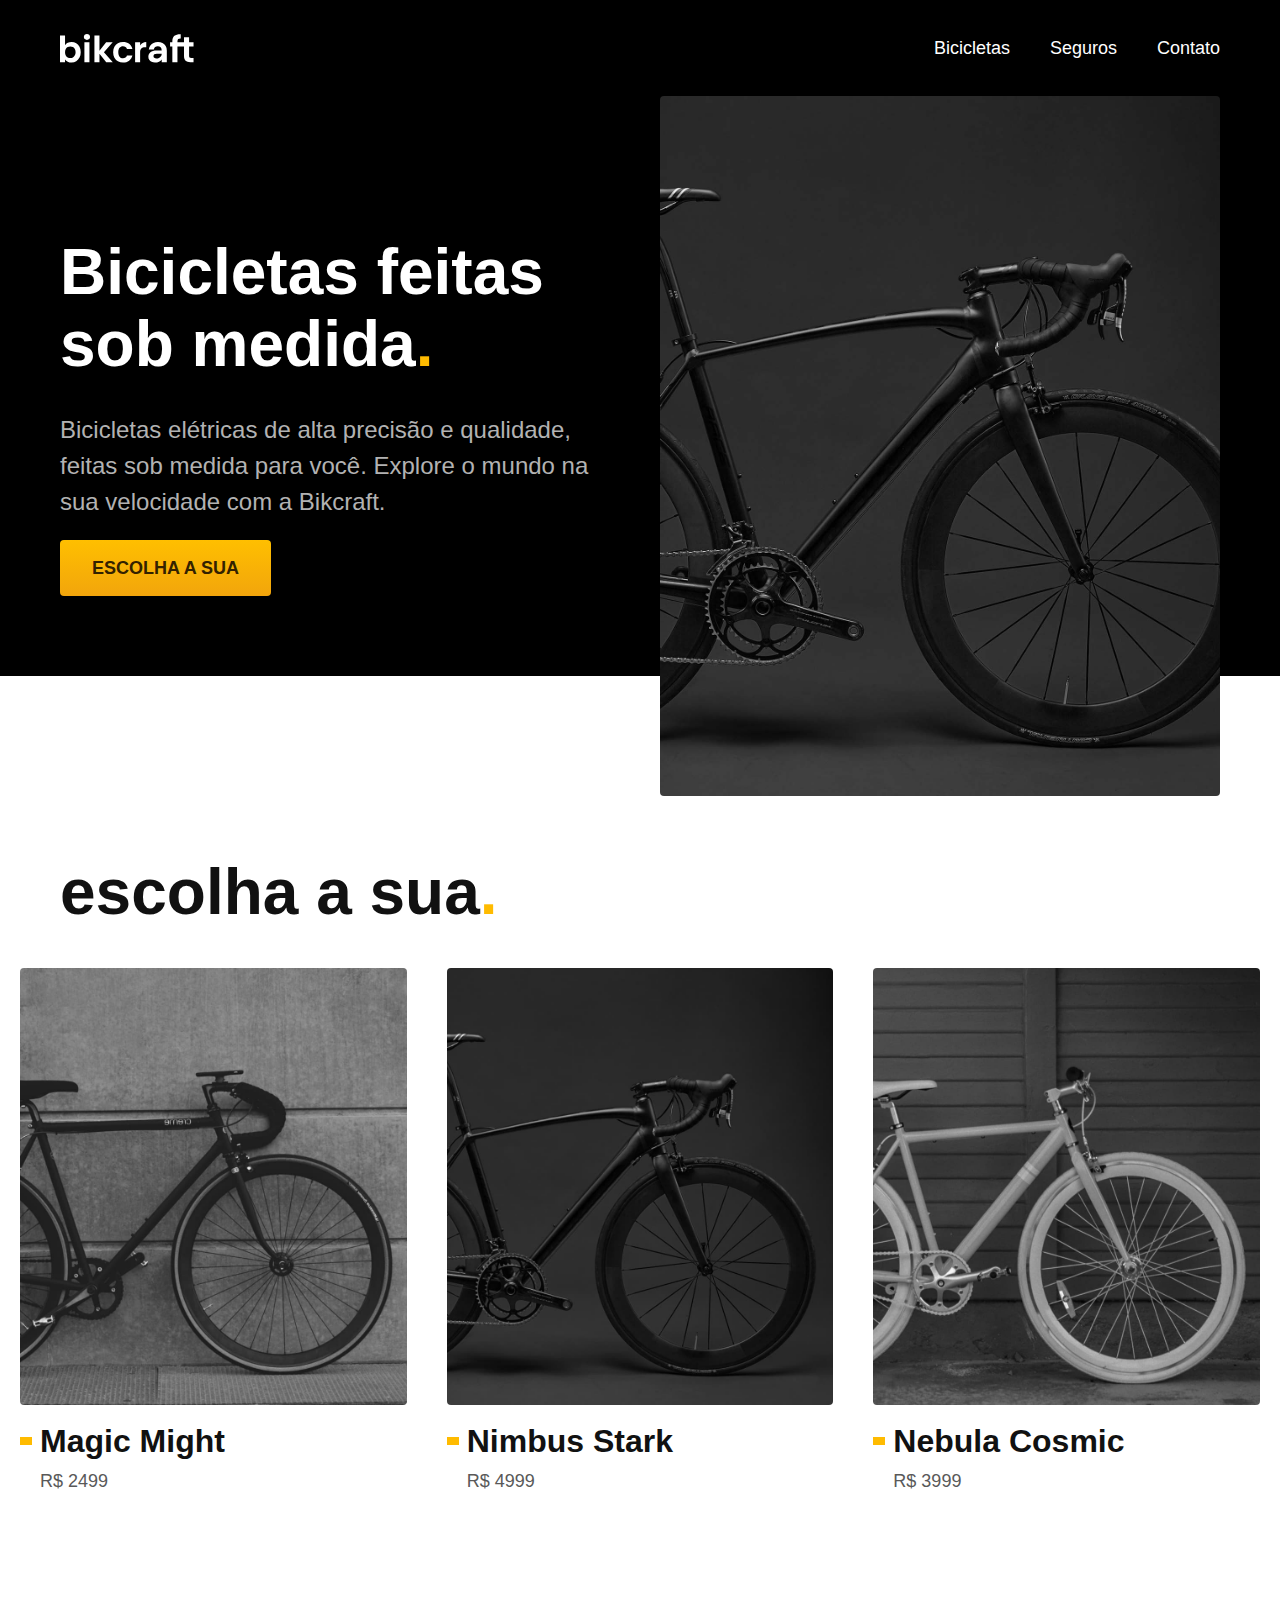
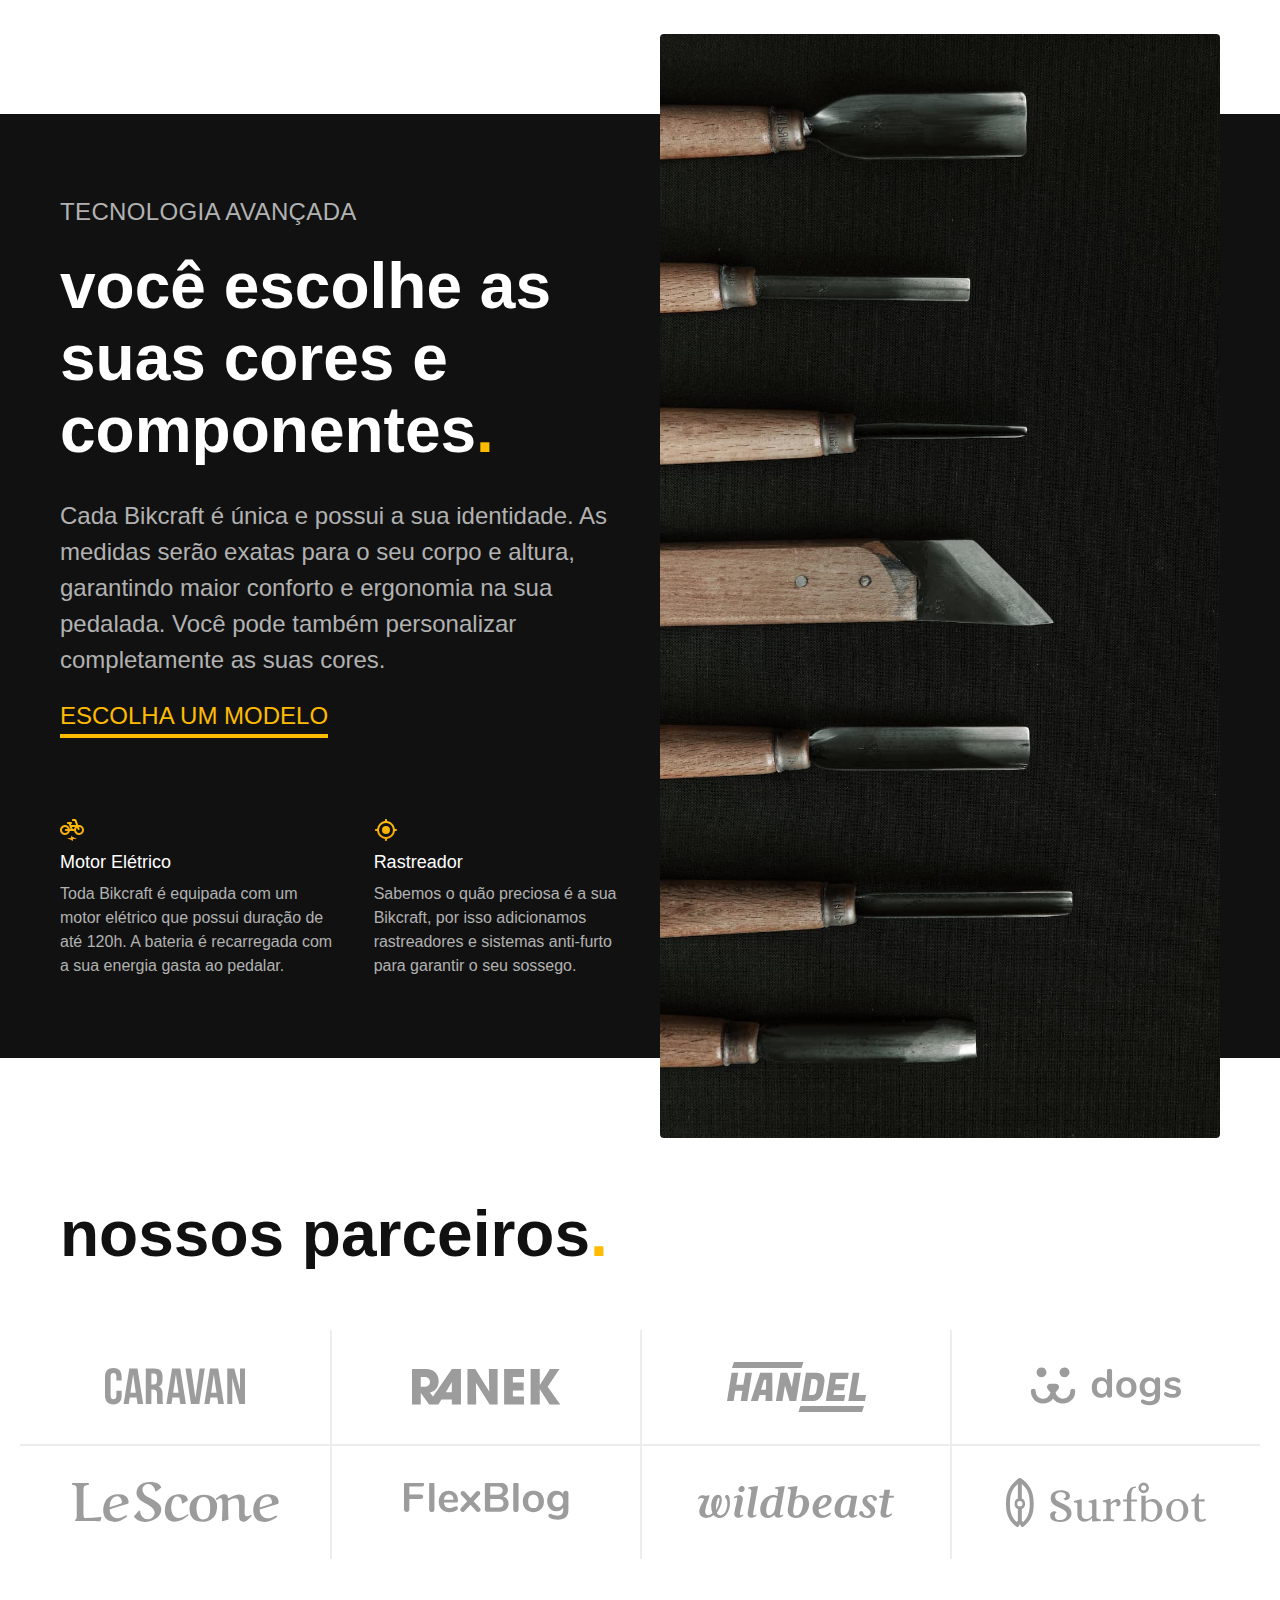
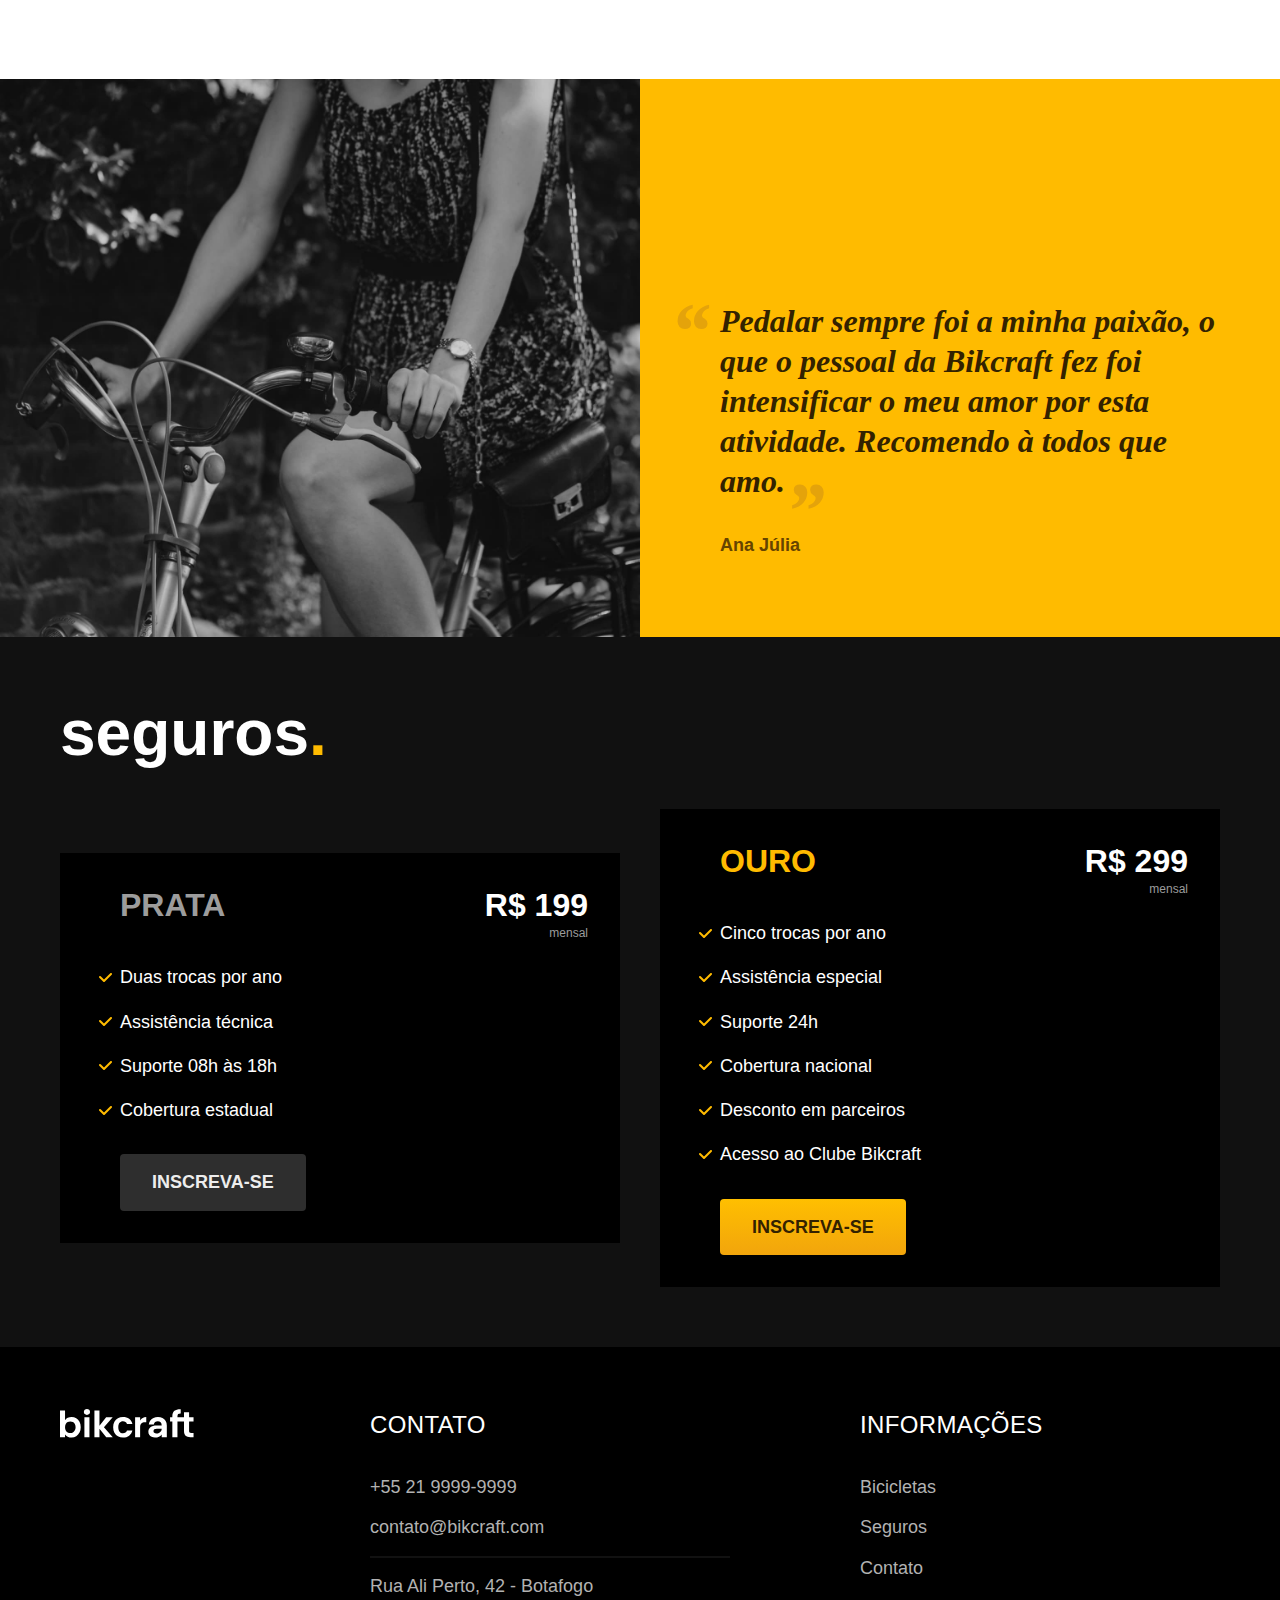
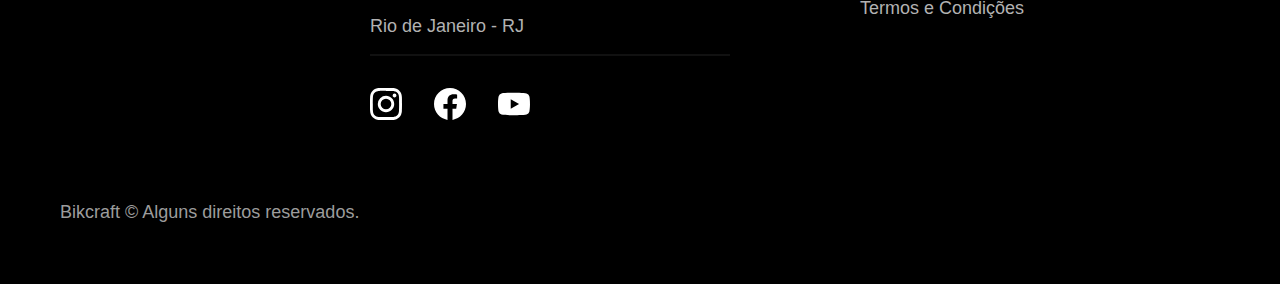
==== commit 970561f2: "bicicletas" ====
--- a/index.html
+++ b/index.html
@@ -9,9 +9,6 @@
   <meta name="description" content="Bicicletas elétricas de alta precisão e qualidade, feitas sob medida para o cliente. Explore o mundo na sua velocidade com a Bikcraft.">
 
   <link rel="stylesheet" href="./css/style.css">
-  <link rel="preconnect" href="https://fonts.googleapis.com">
-  <link rel="preconnect" href="https://fonts.gstatic.com" crossorigin>
-  <link href="https://fonts.googleapis.com/css2?family=Merriweather:ital,wght@1,900&family=Poppins:wght@400;600&family=Roboto:wght@500&display=swap" rel="stylesheet">
 </head>
 
 <body>
@@ -158,18 +155,18 @@
 
   <footer class="footer-bg">
     <div class="footer container">
-      <img src="./img/bikcraft.svg" alt="bikcraft">
+      <img src="./img/bikcraft.svg" alt="Bikcraft">
       <div class="footer-contato">
         <h3 class="font-2-l-b cor-0">Contato</h3>
         <ul class="font-2-m cor-5">
-          <li><a href="tel:+551599955544">+55 15 9995-5544</a></li>
+          <li><a href="tel:+552199999999">+55 21 9999-9999</a></li>
           <li><a href="mailto:contato@bikcraft.com">contato@bikcraft.com</a></li>
-          <li><a href="https://www.google.com/maps/dir/-23.5131824,-47.4590224/itaquera+estadio/@-23.4868105,-47.5272333,9z/data=!3m1!4b1!4m9!4m8!1m1!4e1!1m5!1m1!1s0x94ce66dec98fb855:0xf2b061ffbcd2ecf8!2m2!1d-46.4742676!2d-23.5453221?entry=ttu">Neo Química Arena</a></li>
-          <li>São Paulo</li>
+          <li>Rua Ali Perto, 42 - Botafogo</li>
+          <li>Rio de Janeiro - RJ</li>
         </ul>
         <div class="footer-redes">
           <a href="./">
-            <img src="./img/redes/instagram.svg" alt="instagram">
+            <img src="./img/redes/instagram.svg" alt="Instagram">
           </a>
           <a href="./">
             <img src="./img/redes/facebook.svg" alt="Facebook">
@@ -193,7 +190,6 @@
       <p class="footer-copy font-2-m cor-6">Bikcraft © Alguns direitos reservados.</p>
     </div>
   </footer>
-
 </body>
 
 </html>--- a/css/style.css
+++ b/css/style.css
@@ -16,6 +16,10 @@
 
 /* Bicicletas */
 @import "./bicicletas/bicicletas-lista.css";
+@import "./bicicletas/bicicletas.css";
 
 /* Seguros */
-@import "./seguros/seguros.css";+@import "./seguros/seguros.css";
+
+/* Termos */
+@import "./termos/termos.css";
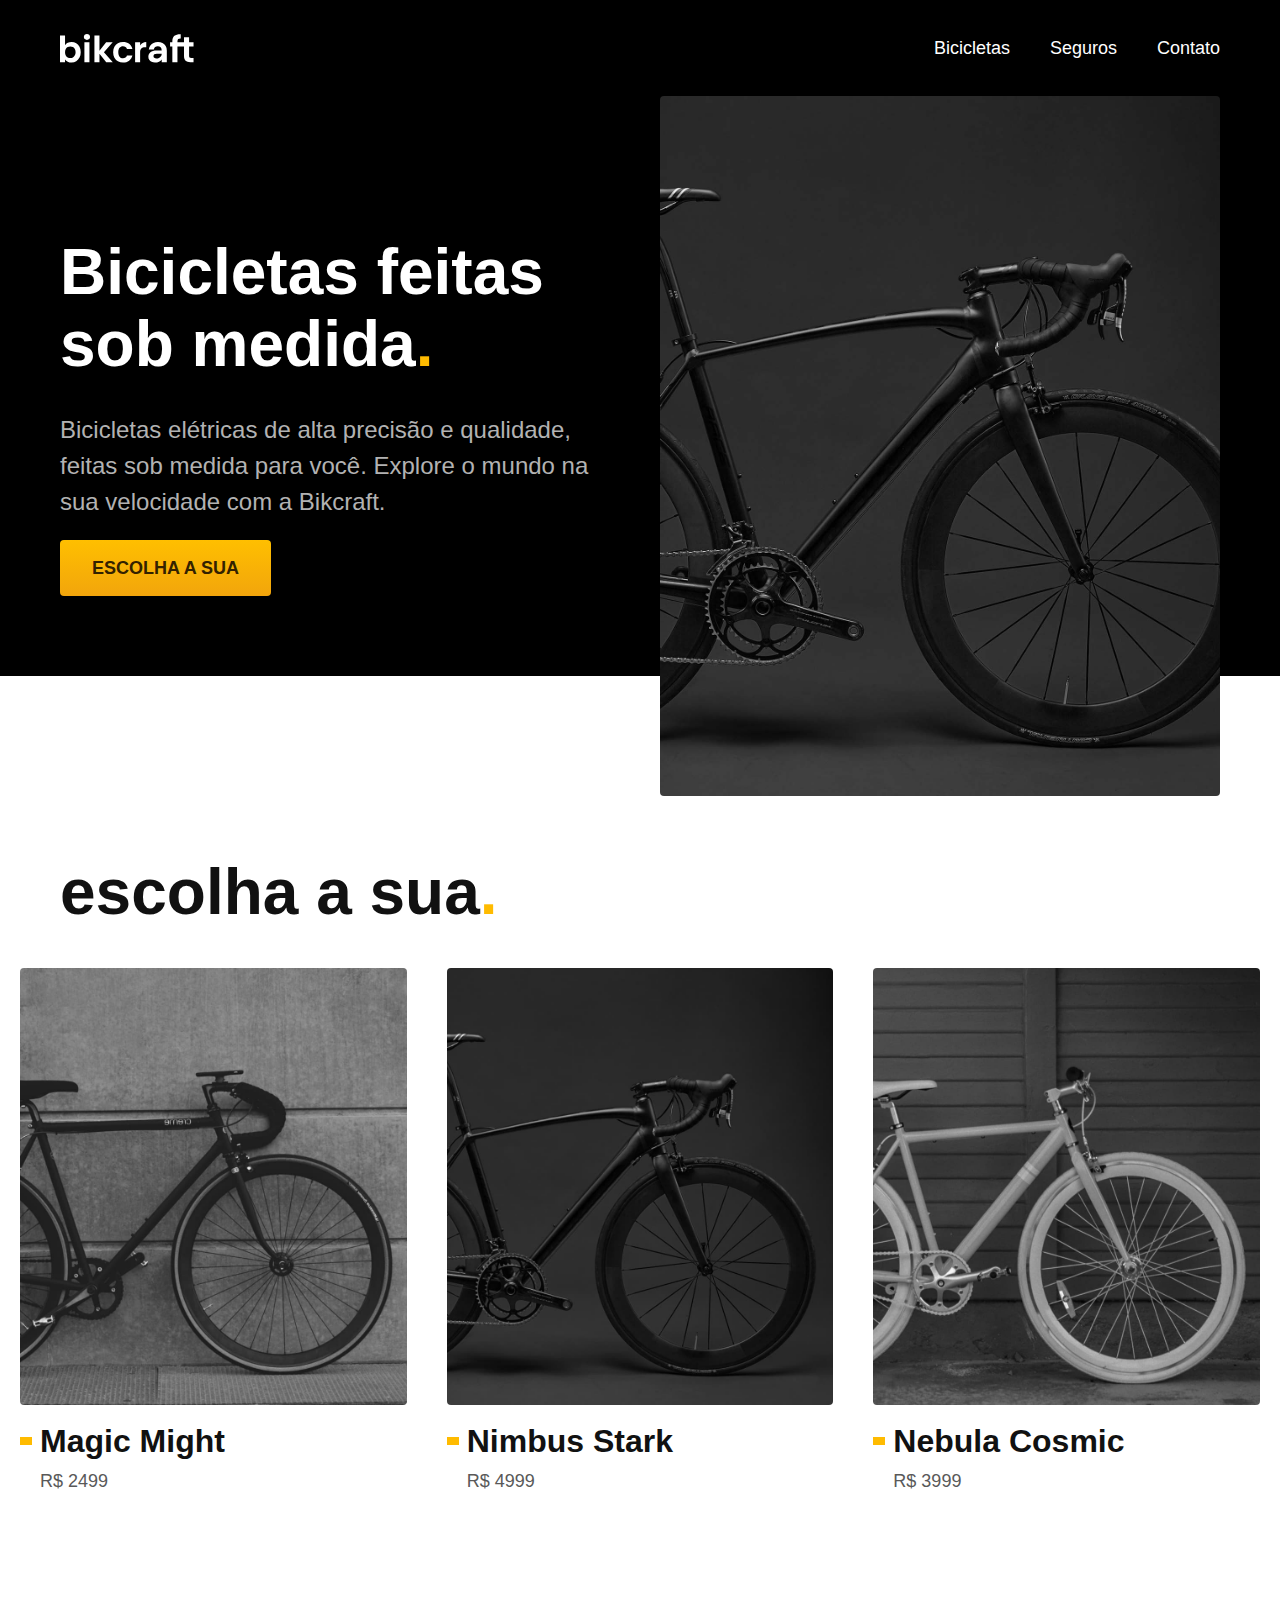
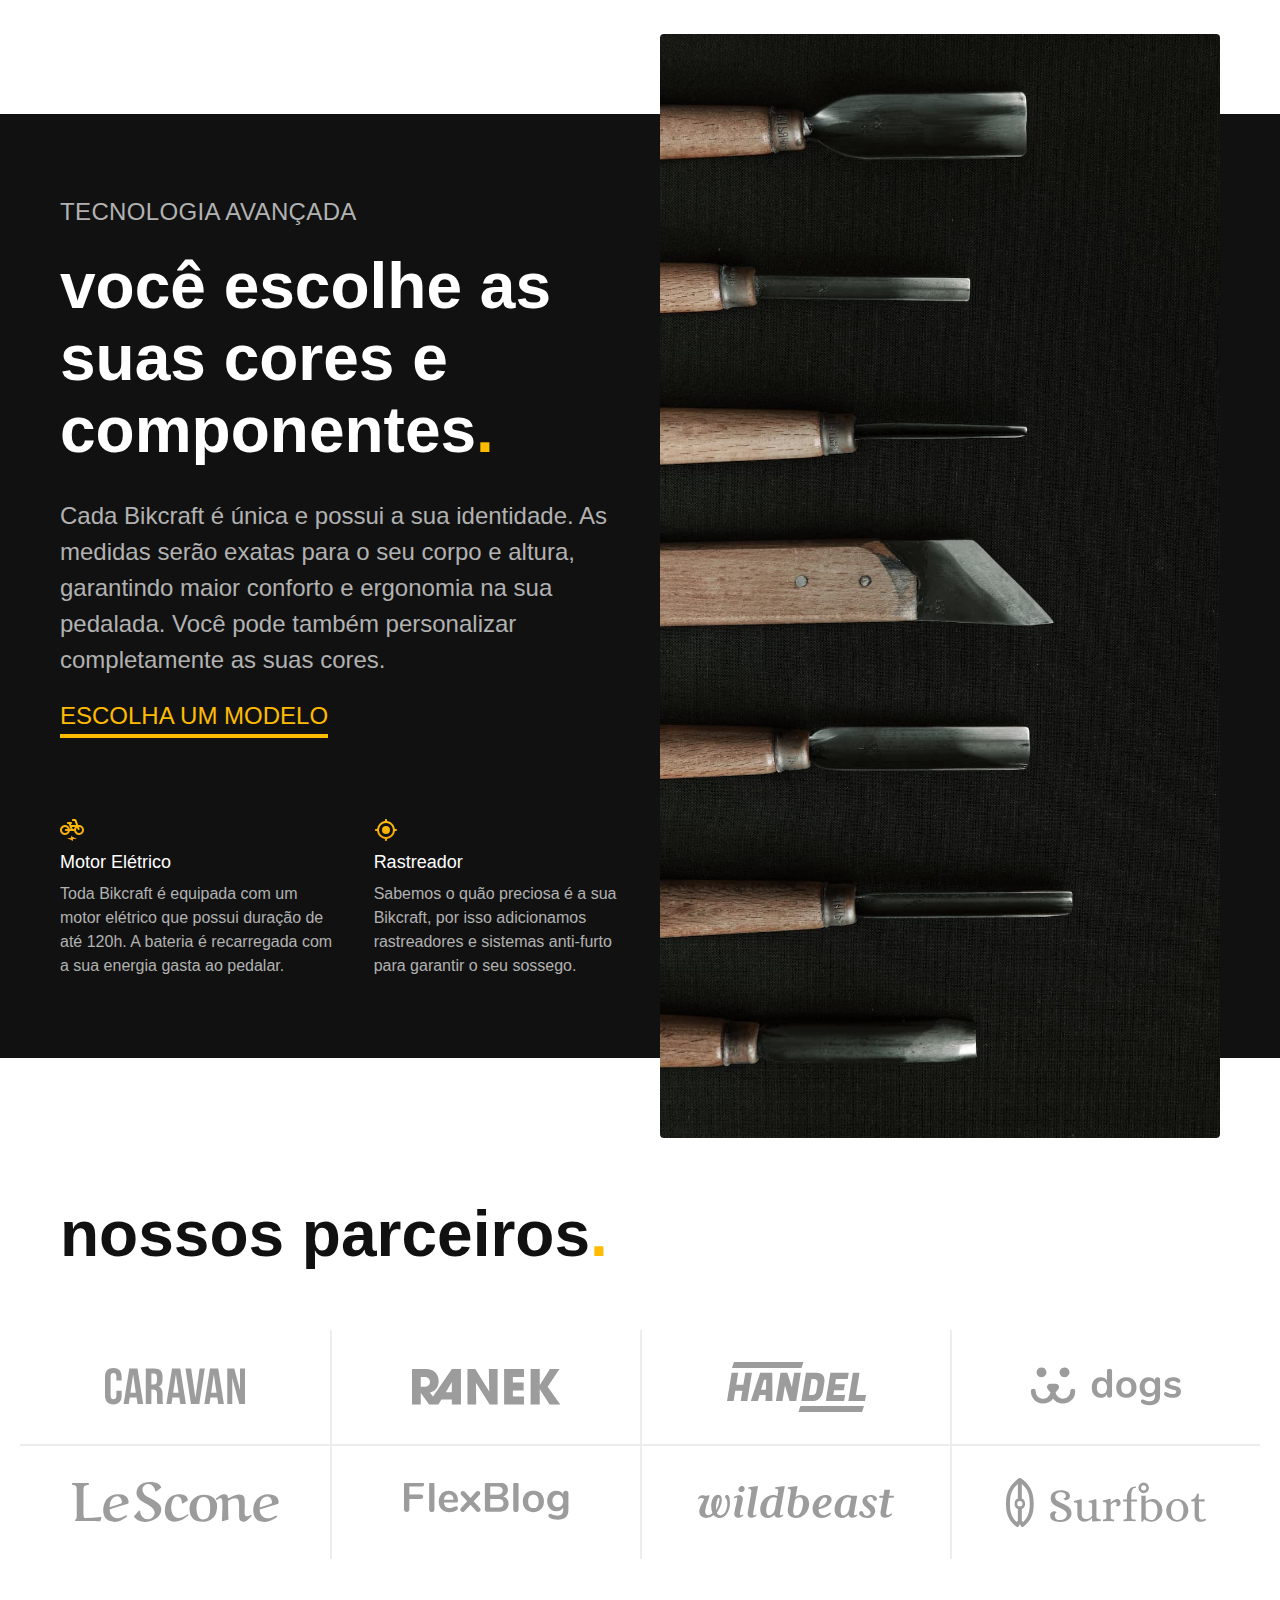
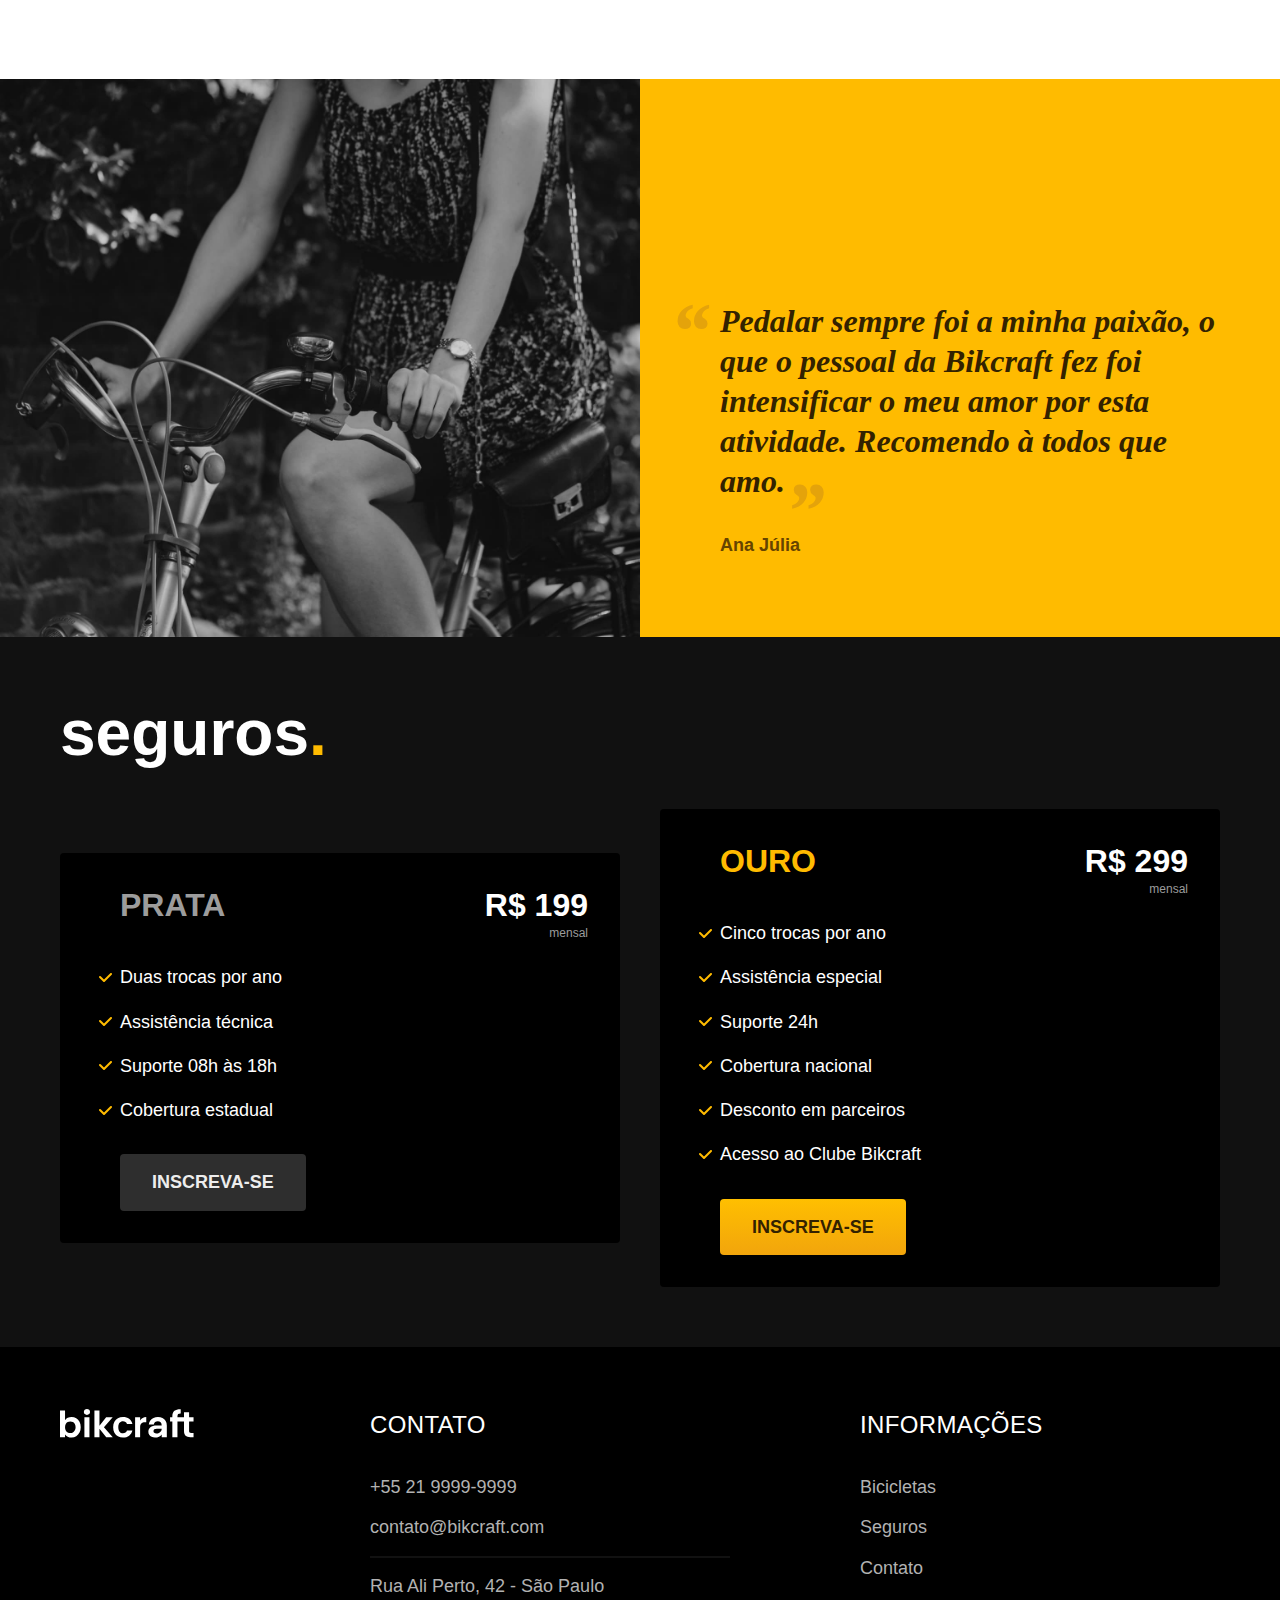
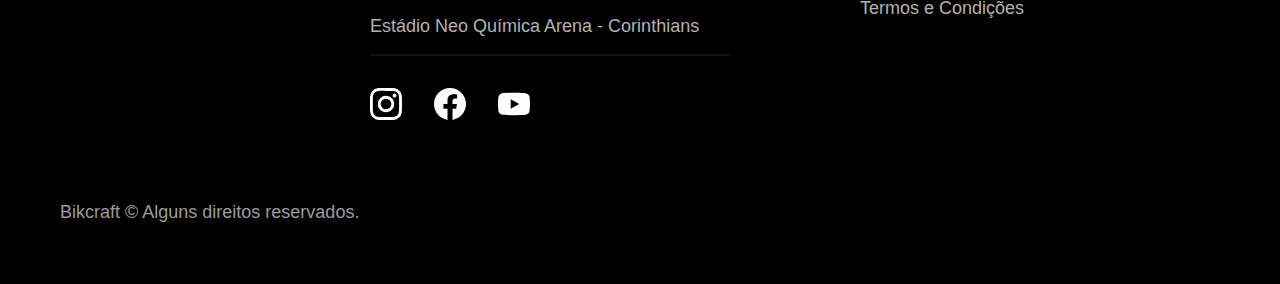
==== commit aa0a9898: "local" ====
--- a/index.html
+++ b/index.html
@@ -161,8 +161,8 @@
         <ul class="font-2-m cor-5">
           <li><a href="tel:+552199999999">+55 21 9999-9999</a></li>
           <li><a href="mailto:contato@bikcraft.com">contato@bikcraft.com</a></li>
-          <li>Rua Ali Perto, 42 - Botafogo</li>
-          <li>Rio de Janeiro - RJ</li>
+          <li>Rua Ali Perto, 42 - São Paulo</li>
+          <li>Estádio Neo Química Arena - Corinthians</li>
         </ul>
         <div class="footer-redes">
           <a href="./">
--- a/css/style.css
+++ b/css/style.css
@@ -7,6 +7,8 @@
 
 /* Utilidades */
 @import "./utilidades/componentes.css";
+@import "./utilidades/formulario.css";
+
 
 /* Home */
 @import "./home/introducao.css";
@@ -18,8 +20,19 @@
 @import "./bicicletas/bicicletas-lista.css";
 @import "./bicicletas/bicicletas.css";
 
+/* Bicicleta */
+@import "./bicicleta/bicicleta.css";
+@import "./bicicleta/seguro.css";
+
 /* Seguros */
 @import "./seguros/seguros.css";
+@import "./seguros/vantagens.css";
+@import "./seguros/perguntas.css";
+
+/* Contato */
+@import "./contato/contato.css";
+@import "./contato/lojas.css";
+
 
 /* Termos */
 @import "./termos/termos.css";
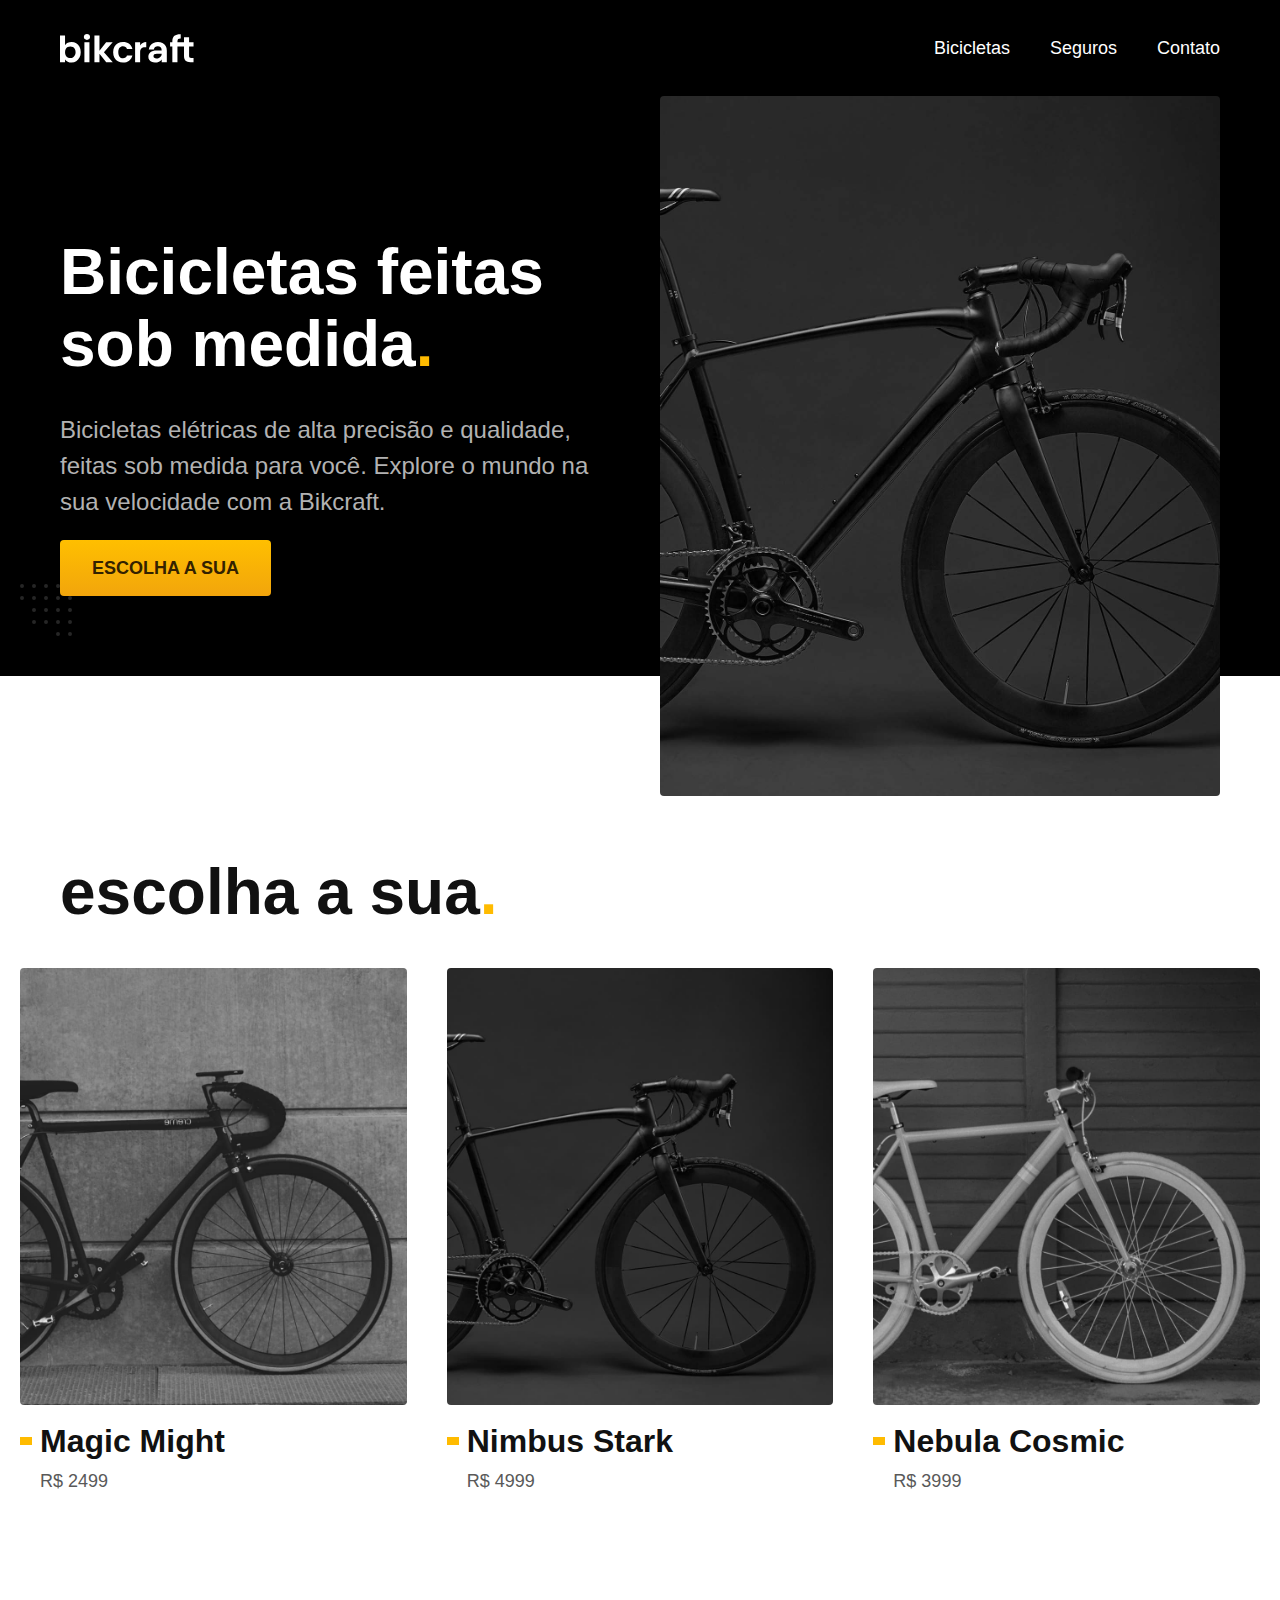
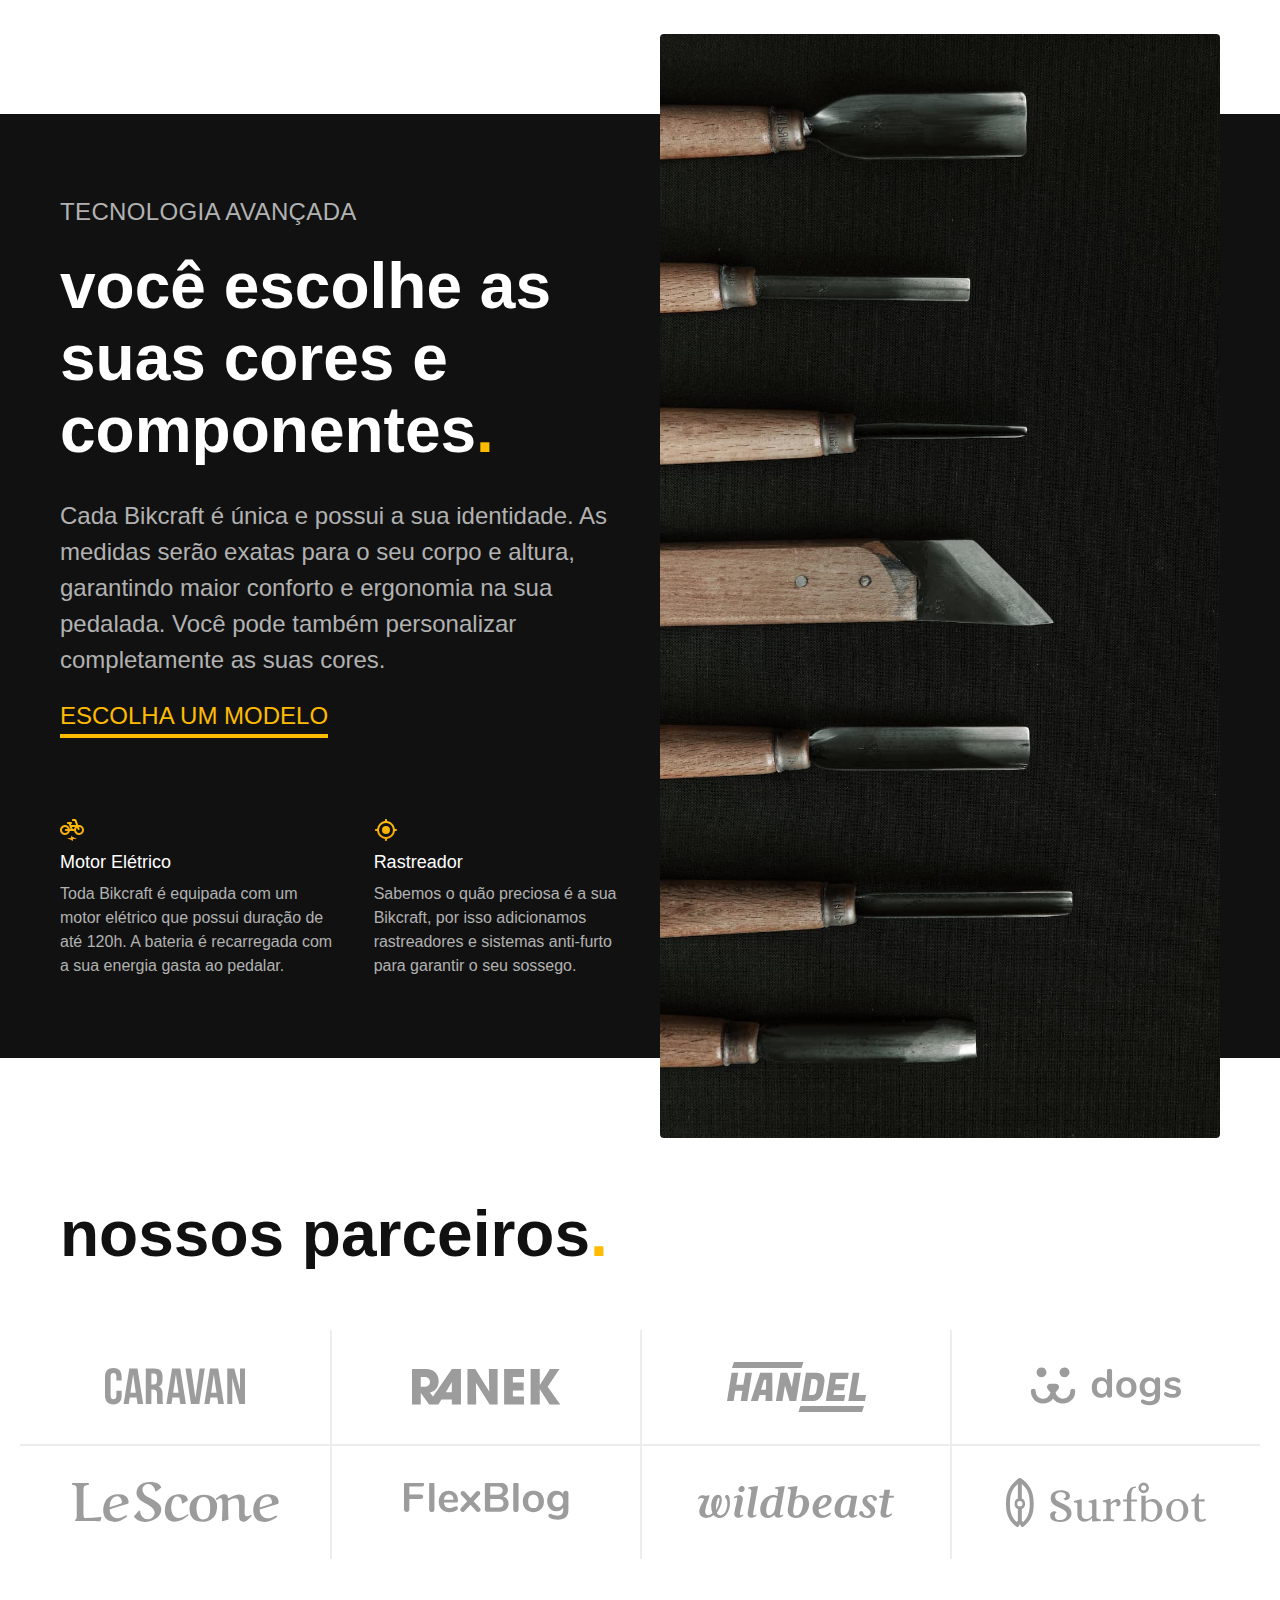
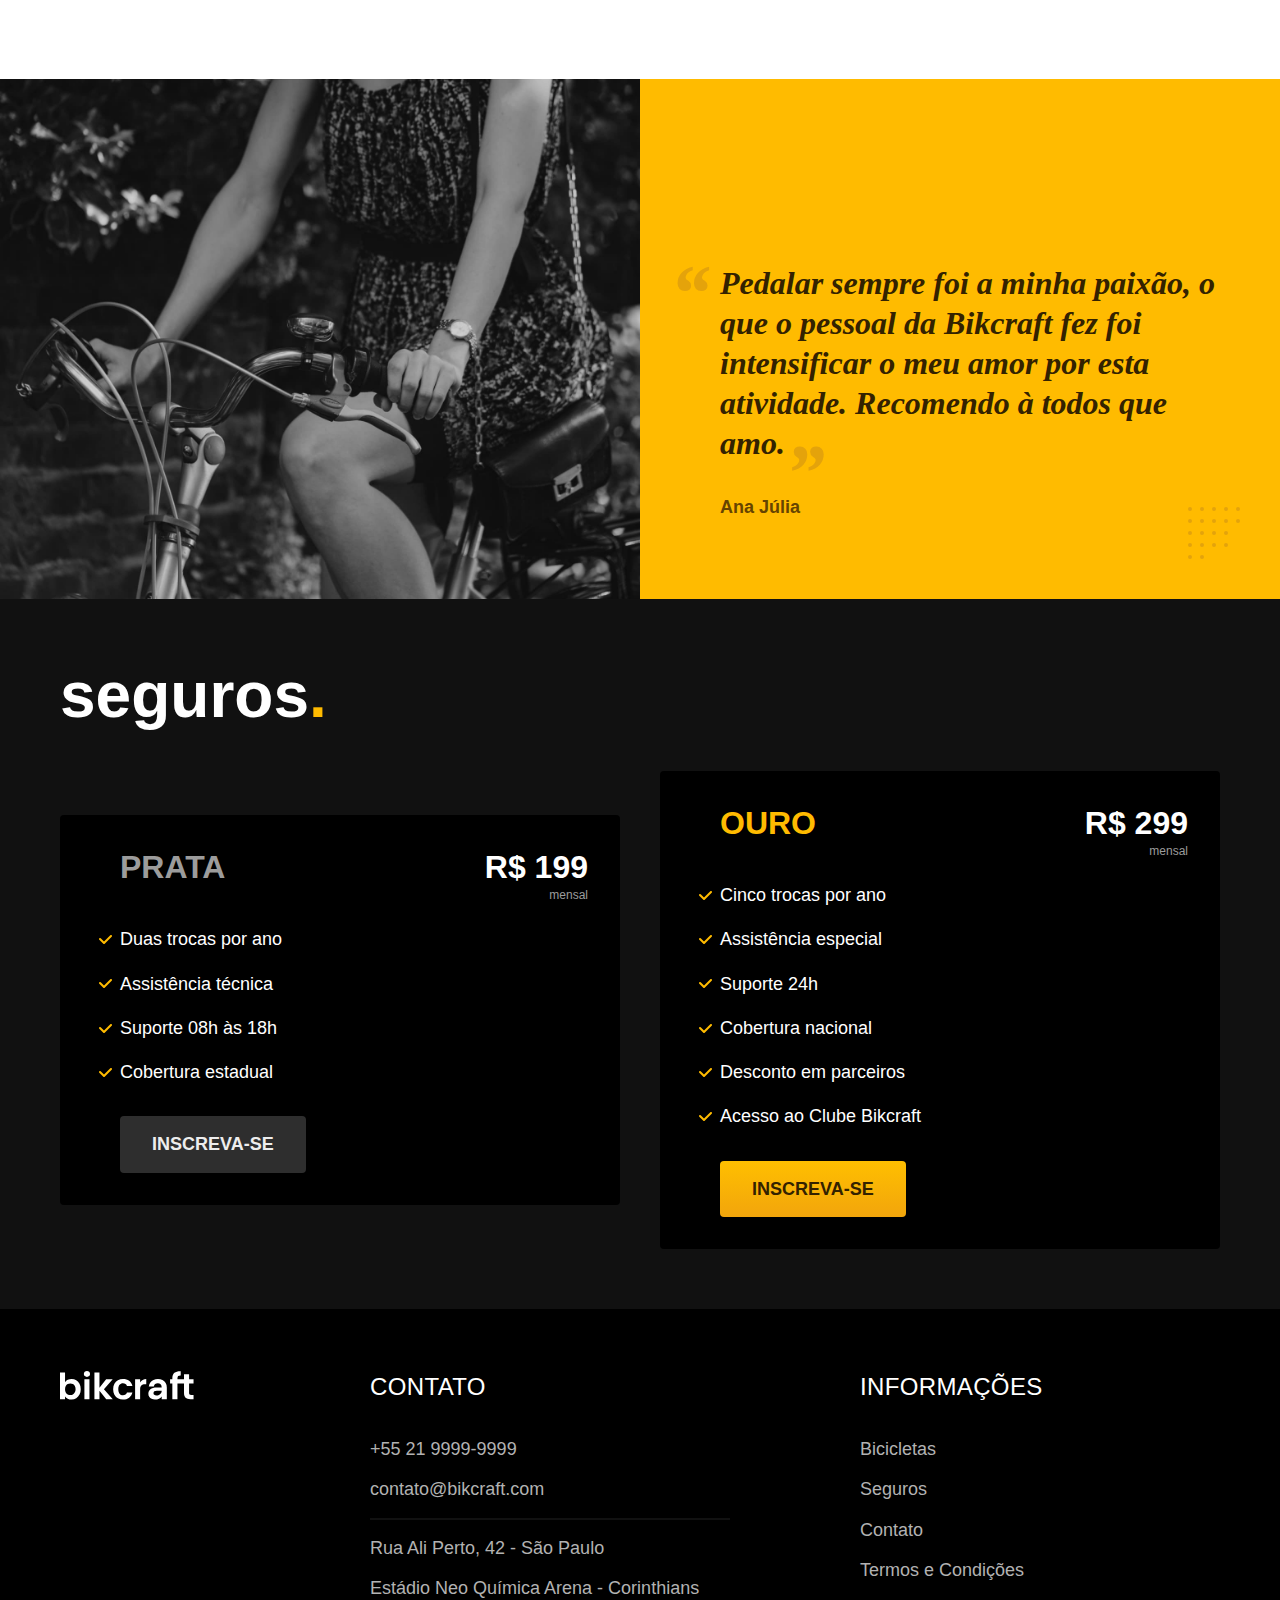
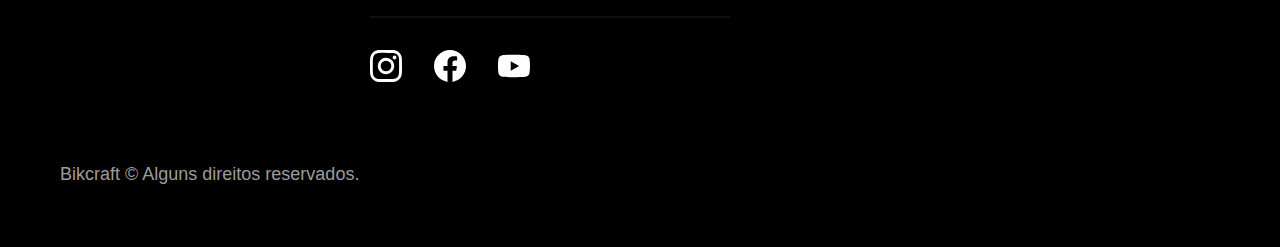
==== commit 9b6ab37e: "parte final" ====
--- a/index.html
+++ b/index.html
@@ -8,6 +8,7 @@
   <title>Bikcraft - Bicicletas Elétricas</title>
   <meta name="description" content="Bicicletas elétricas de alta precisão e qualidade, feitas sob medida para o cliente. Explore o mundo na sua velocidade com a Bikcraft.">
 
+  <link rel="preload" href="./css/style.css" as="style">
   <link rel="stylesheet" href="./css/style.css">
 </head>
 
@@ -15,7 +16,7 @@
   <header class="header-bg">
     <div class="header container">
       <a href="./">
-        <img src="./img/bikcraft.svg" alt="Bikcraft">
+        <img src="./img/bikcraft.svg" width="136" height="32" alt="Bikcraft">
       </a>
 
       <nav aria-label="primaria">
@@ -35,9 +36,10 @@
         <p class="font-2-l cor-5">Bicicletas elétricas de alta precisão e qualidade, feitas sob medida para você. Explore o mundo na sua velocidade com a Bikcraft.</p>
         <a class="botao" href="./bicicletas.html">Escolha a sua</a>
       </div>
-      <div>
-        <img src="./img/fotos/introducao.jpg" alt="Bicicleta elétrica preta.">
-      </div>
+      <picture>
+        <source media="(max-width: 800px)" srcset="./img/bicicletas/nimbus.jpg">
+        <img src="./img/fotos/introducao.jpg" width="1280" height="1600" alt="Bicicleta elétrica preta.">
+      </picture>
     </div>
   </main>
 
@@ -47,21 +49,21 @@
     <ul>
       <li>
         <a href="./bicicletas/magic.html">
-          <img src="./img/bicicletas/magic-home.jpg" alt="Bicicleta preta">
+          <img src="./img/bicicletas/magic-home.jpg" width="920" height="1040" alt="Bicicleta preta">
           <h3 class="font-1-xl">Magic Might</h3>
           <span class="font-2-m cor-8">R$ 2499</span>
         </a>
       </li>
       <li>
         <a href="./bicicletas/nimbus.html">
-          <img src="./img/bicicletas/nimbus-home.jpg" alt="Bicicleta preta">
+          <img src="./img/bicicletas/nimbus-home.jpg" width="920" height="1040" alt="Bicicleta preta">
           <h3 class="font-1-xl">Nimbus Stark</h3>
           <span class="font-2-m cor-8">R$ 4999</span>
         </a>
       </li>
       <li>
         <a href="./bicicletas/nebula.html">
-          <img src="./img/bicicletas/nebula-home.jpg" alt="Bicicleta preta">
+          <img src="./img/bicicletas/nebula-home.jpg" width="920" height="1040" alt="Bicicleta preta">
           <h3 class="font-1-xl">Nebula Cosmic</h3>
           <span class="font-2-m cor-8">R$ 3999</span>
         </a>
@@ -78,19 +80,19 @@
         <a class="link" href="./bicicletas.html">Escolha um modelo</a>
         <div class="tecnologia-vantagens">
           <div>
-            <img src="./img/icones/eletrica.svg" alt="">
+            <img src="./img/icones/eletrica.svg" width="24" height="24" alt="">
             <h3 class="font-1-m cor-0">Motor Elétrico</h3>
             <p class="font-2-s cor-5">Toda Bikcraft é equipada com um motor elétrico que possui duração de até 120h. A bateria é recarregada com a sua energia gasta ao pedalar.</p>
           </div>
           <div>
-            <img src="./img/icones/rastreador.svg" alt="">
+            <img src="./img/icones/rastreador.svg" width="24" height="24" alt="">
             <h3 class="font-1-m cor-0">Rastreador</h3>
             <p class="font-2-s cor-5">Sabemos o quão preciosa é a sua Bikcraft, por isso adicionamos rastreadores e sistemas anti-furto para garantir o seu sossego.</p>
           </div>
         </div>
       </div>
       <div class="tecnologia-imagem">
-        <img src="./img/fotos/tecnologia.jpg" alt="">
+        <img src="./img/fotos/tecnologia.jpg" width="1200" height="1920"  alt="">
       </div>
     </div>
   </article>
@@ -99,20 +101,20 @@
     <h2 class="container font-1-xxl">nossos parceiros<span class="cor-p1">.</span></h2>
 
     <ul>
-      <li><img src="./img/parceiros/caravan.svg" alt="caravan"></li>
-      <li><img src="./img/parceiros/ranek.svg" alt="ranek"></li>
-      <li><img src="./img/parceiros/handel.svg" alt="handel"></li>
-      <li><img src="./img/parceiros/dogs.svg" alt="dogs"></li>
-      <li><img src="./img/parceiros/lescone.svg" alt="lescone"></li>
-      <li><img src="./img/parceiros/flexblog.svg" alt="flexblog"></li>
-      <li><img src="./img/parceiros/wildbeast.svg" alt="wildbeast"></li>
-      <li><img src="./img/parceiros/surfbot.svg" alt="surfbot"></li>
+      <li><img src="./img/parceiros/caravan.svg" width="140" height="38" alt="caravan"></li>
+      <li><img src="./img/parceiros/ranek.svg" width="149" height="36" alt="ranek"></li>
+      <li><img src="./img/parceiros/handel.svg" width="139" height="50" alt="handel"></li>
+      <li><img src="./img/parceiros/dogs.svg" width="152" height="39" alt="dogs"></li>
+      <li><img src="./img/parceiros/lescone.svg" width="208" height="41" alt="lescone"></li>
+      <li><img src="./img/parceiros/flexblog.svg" width="165" height="38" alt="flexblog"></li>
+      <li><img src="./img/parceiros/wildbeast.svg" width="196" height="34" alt="wildbeast"></li>
+      <li><img src="./img/parceiros/surfbot.svg" width="200" height="49" alt="surfbot"></li>
     </ul>
   </section>
 
   <section class="depoimento" aria-label="Depoimento">
     <div>
-      <img src="./img/fotos/depoimento.jpg" alt="Pessoa pedalando uma bicicleta Bikcraft">
+      <img src="./img/fotos/depoimento.jpg" width="1560" height="1360" alt="Pessoa pedalando uma bicicleta Bikcraft">
     </div>
     <div class="depoimento-conteudo">
       <blockquote class="font-1-xl cor-p5">
@@ -155,7 +157,7 @@
 
   <footer class="footer-bg">
     <div class="footer container">
-      <img src="./img/bikcraft.svg" alt="Bikcraft">
+      <img src="./img/bikcraft.svg" width="136" height="32" alt="Bikcraft">
       <div class="footer-contato">
         <h3 class="font-2-l-b cor-0">Contato</h3>
         <ul class="font-2-m cor-5">
@@ -166,13 +168,13 @@
         </ul>
         <div class="footer-redes">
           <a href="./">
-            <img src="./img/redes/instagram.svg" alt="Instagram">
+            <img src="./img/redes/instagram.svg" width="32" height="32" alt="Instagram">
           </a>
           <a href="./">
-            <img src="./img/redes/facebook.svg" alt="Facebook">
+            <img src="./img/redes/facebook.svg" width="32" height="32" alt="Facebook">
           </a>
           <a href="./">
-            <img src="./img/redes/youtube.svg" alt="Youtube">
+            <img src="./img/redes/youtube.svg" width="32" height="32" alt="Youtube">
           </a>
         </div>
       </div>
--- a/css/style.css
+++ b/css/style.css
@@ -33,6 +33,8 @@
 @import "./contato/contato.css";
 @import "./contato/lojas.css";
 
+/* Contato */
+@import "./orcamento/orcamento.css";
 
 /* Termos */
 @import "./termos/termos.css";
--- a/css/style.css
+++ b/css/style.css
@@ -33,6 +33,8 @@
 @import "./contato/contato.css";
 @import "./contato/lojas.css";
 
+/* Contato */
+@import "./orcamento/orcamento.css";
 
 /* Termos */
 @import "./termos/termos.css";
